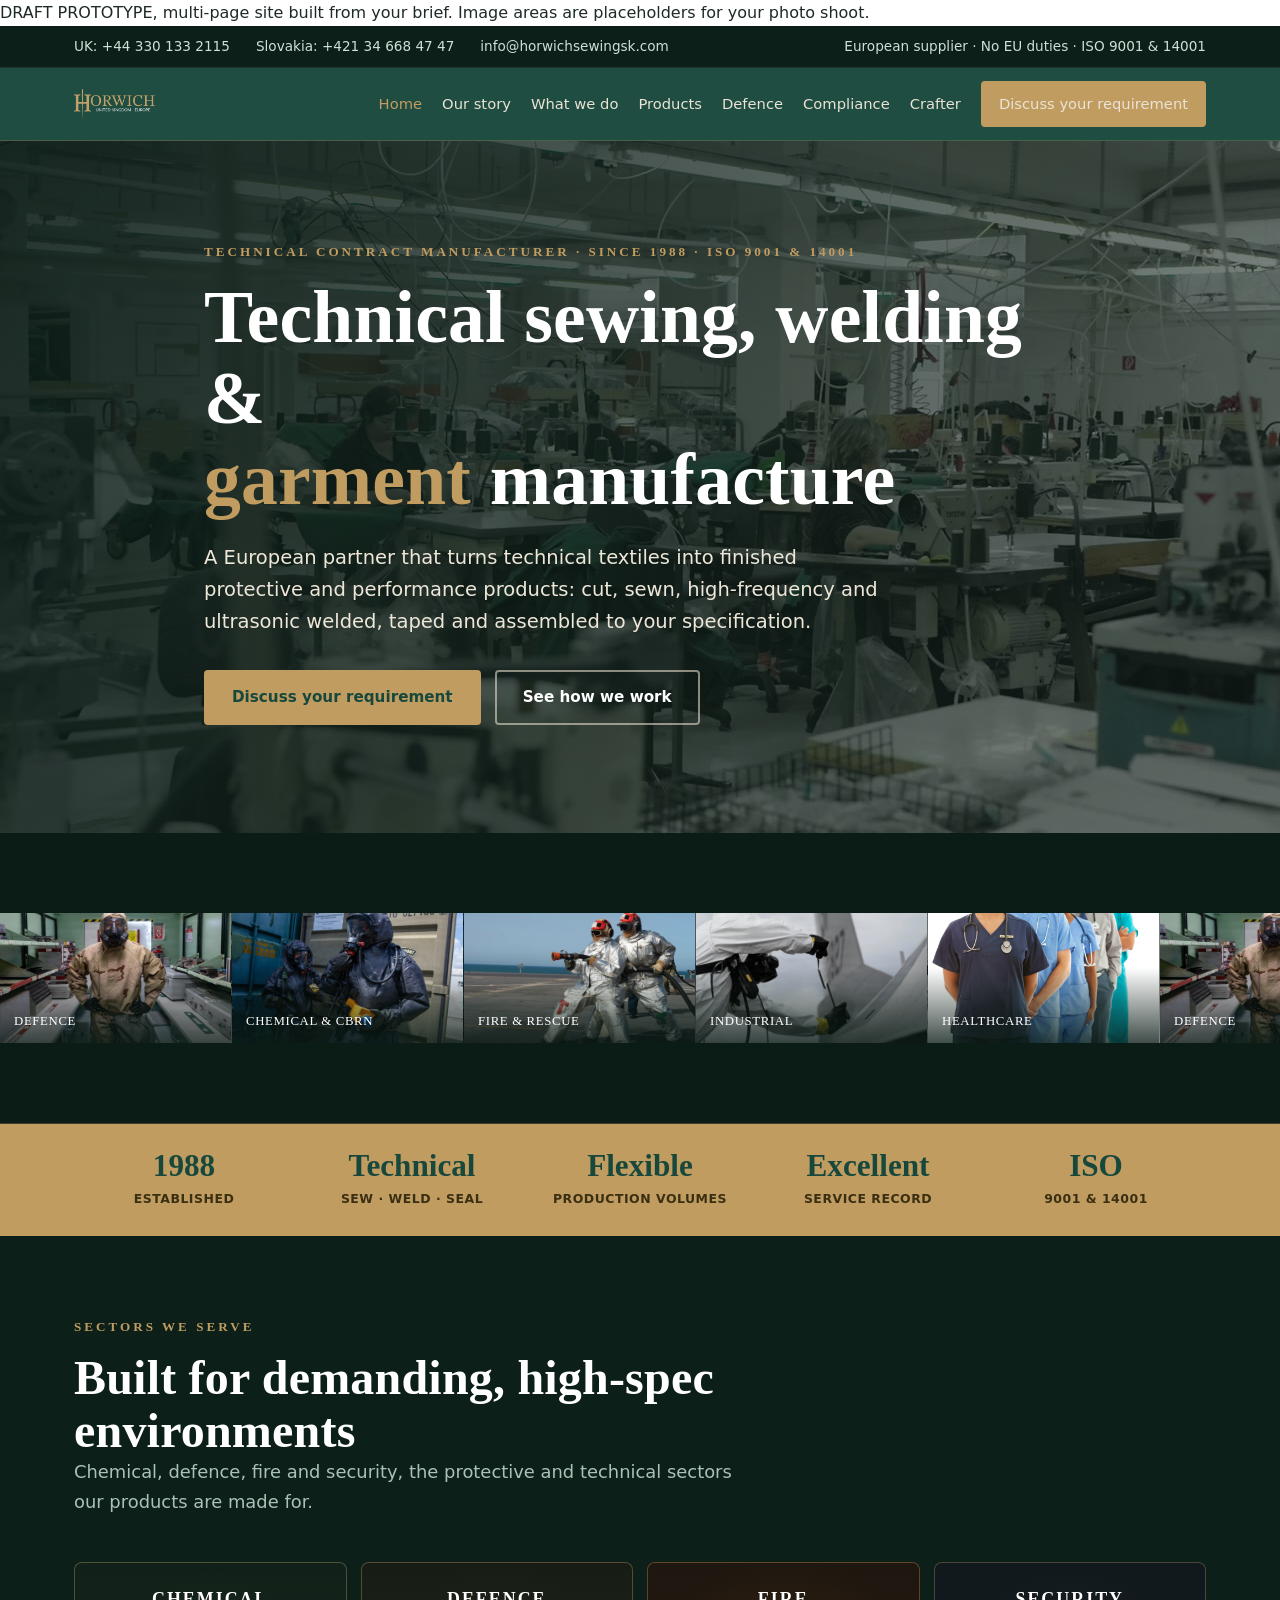
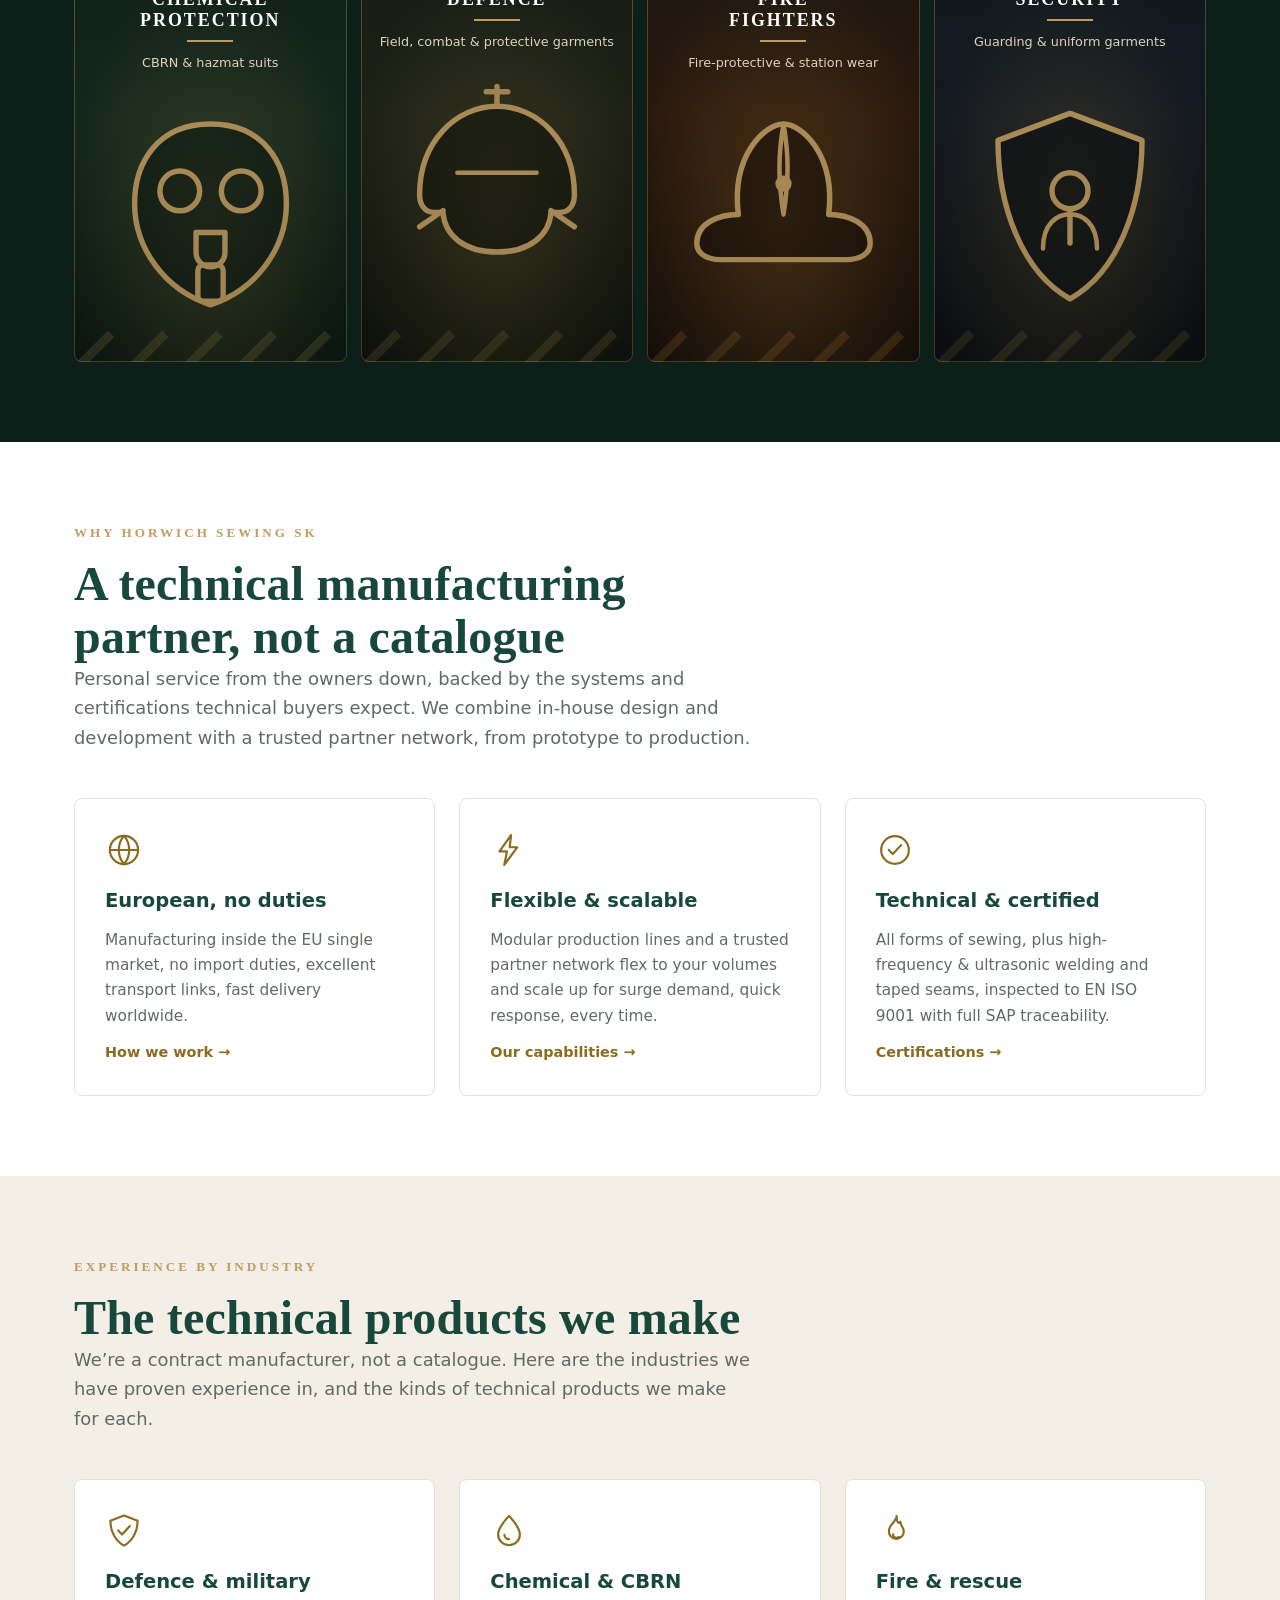
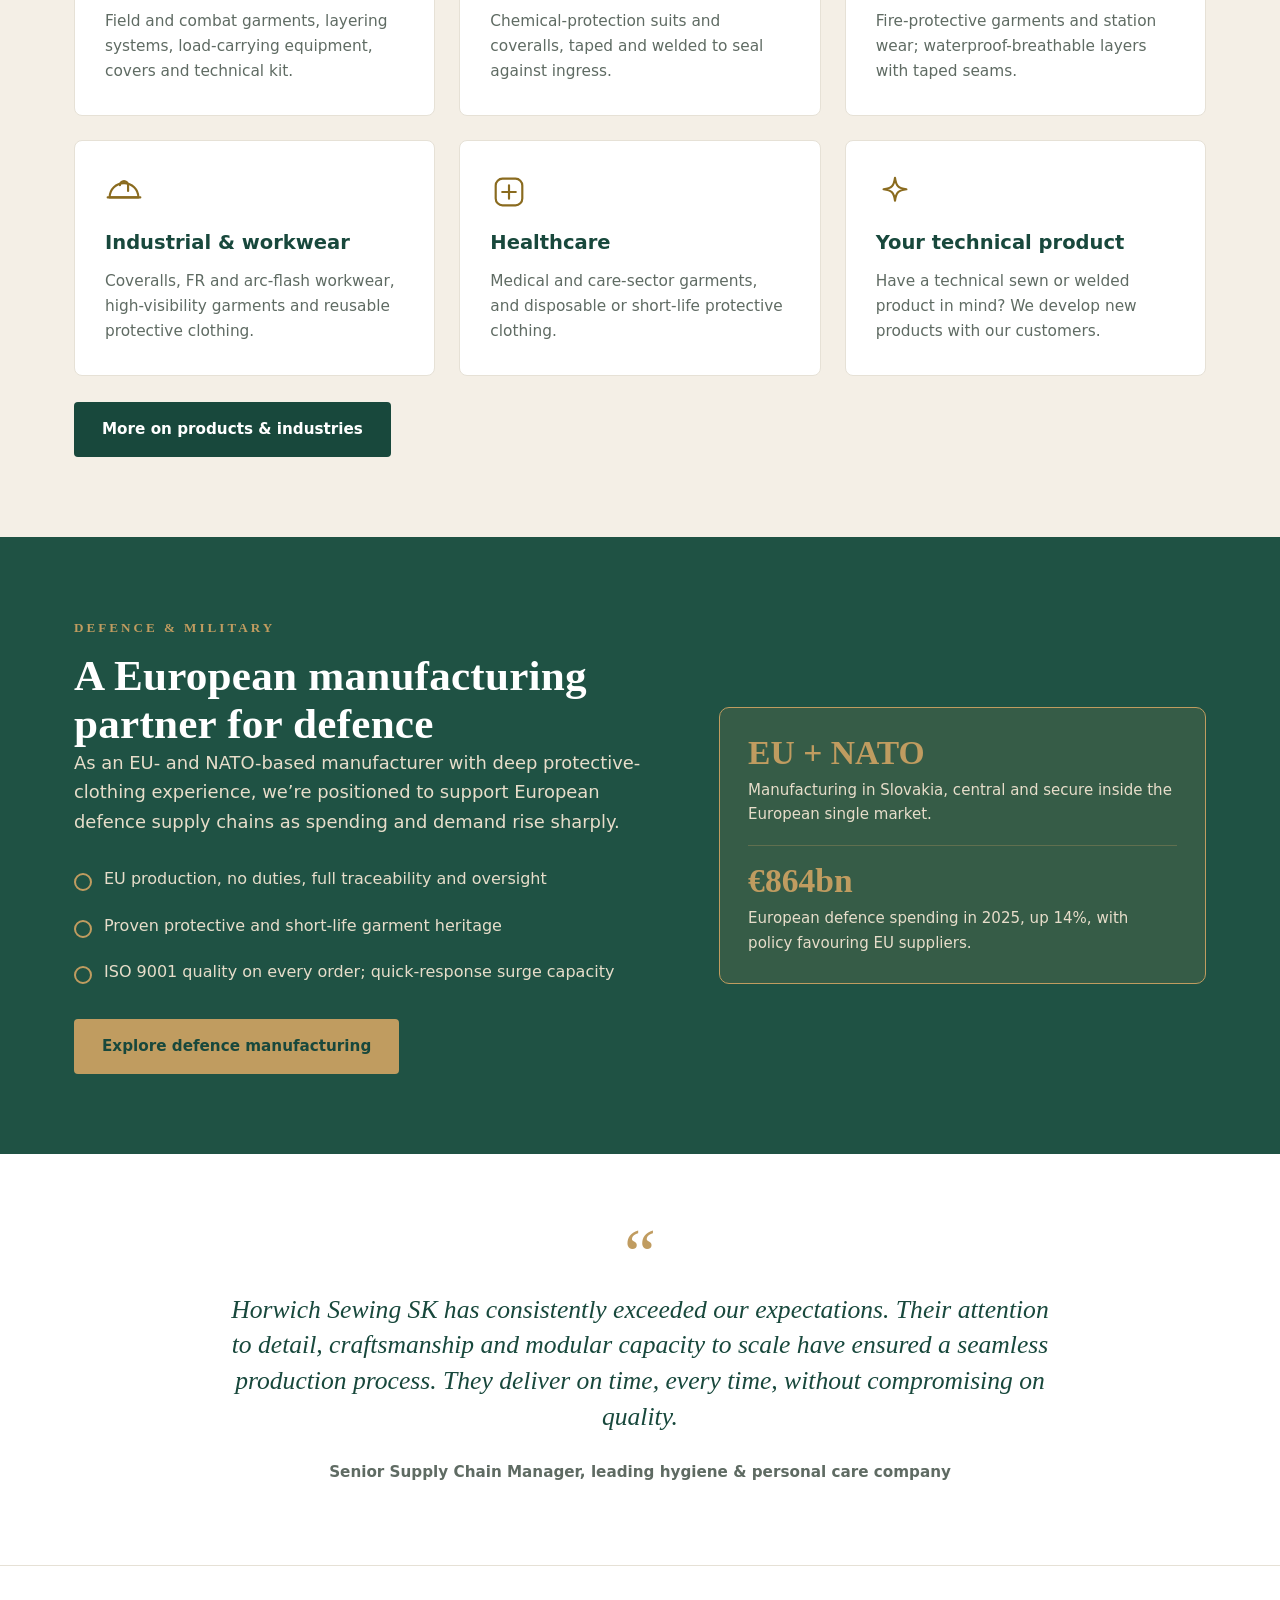
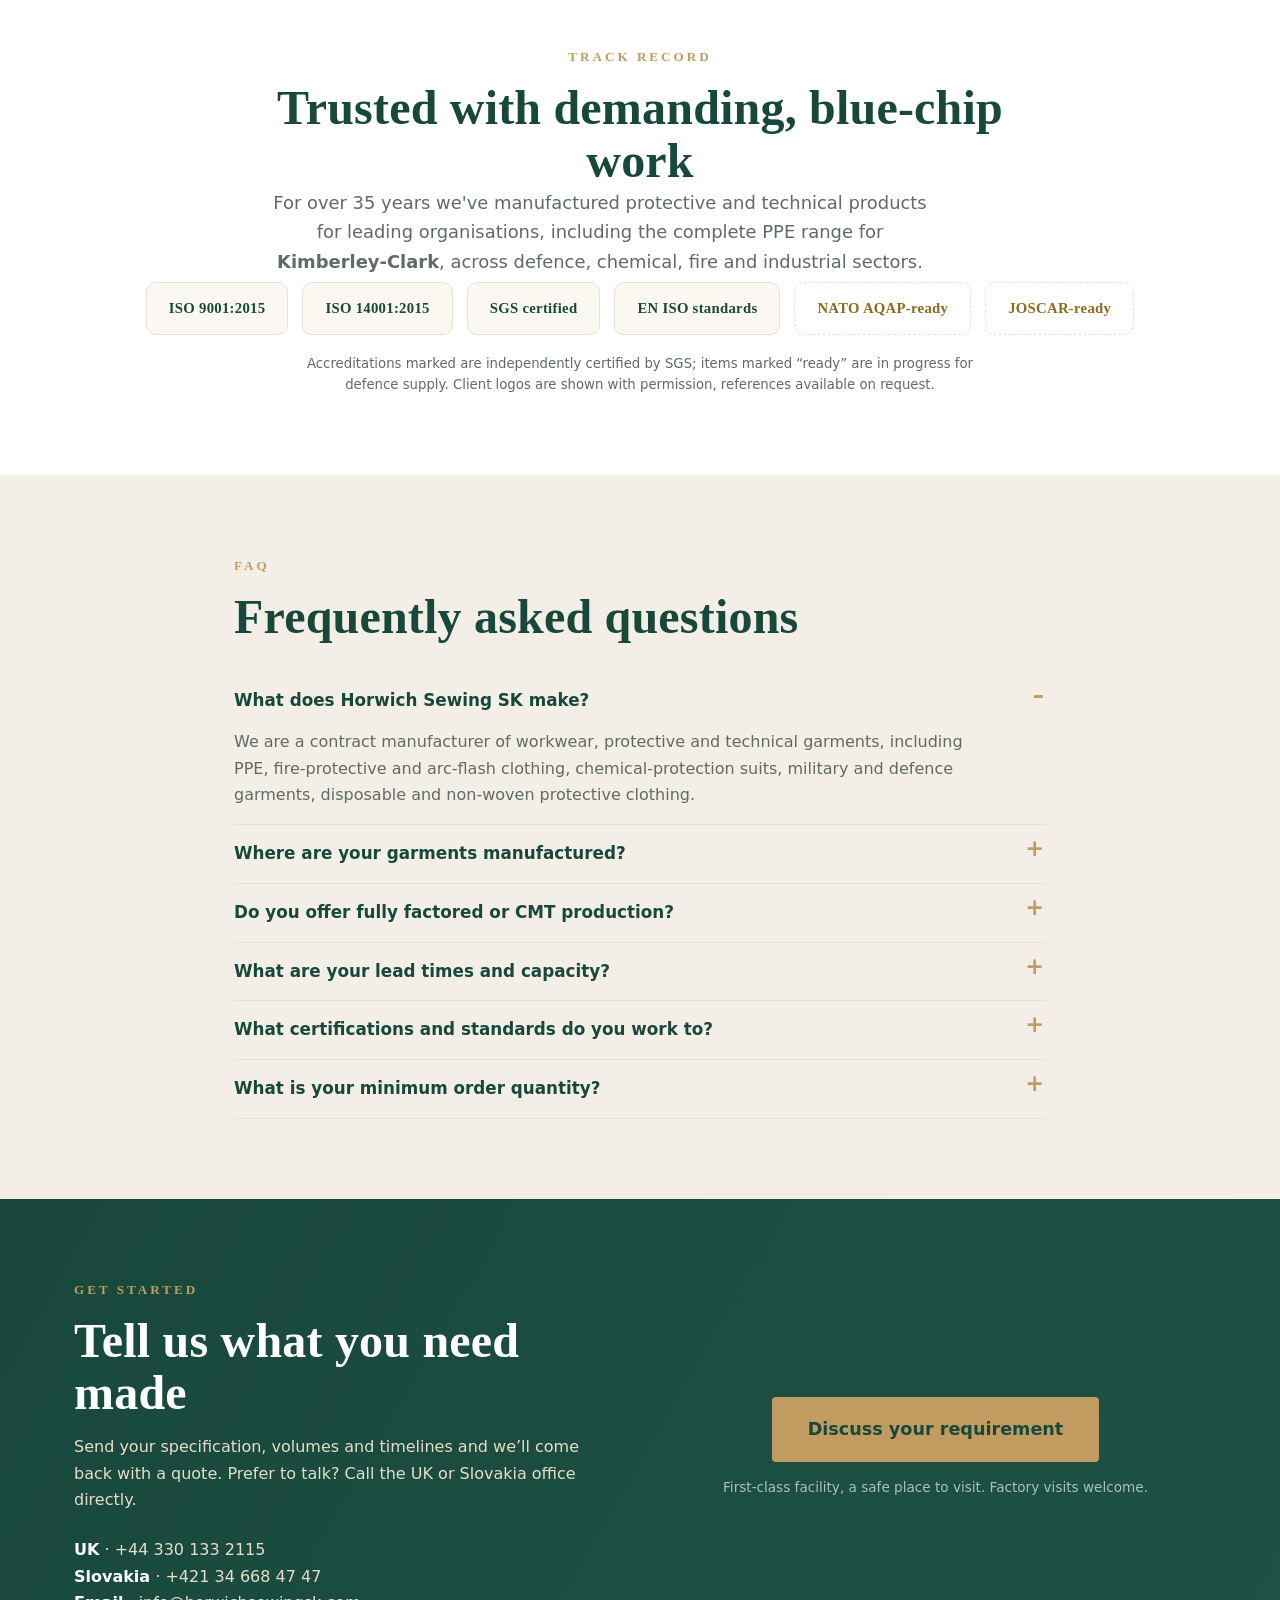
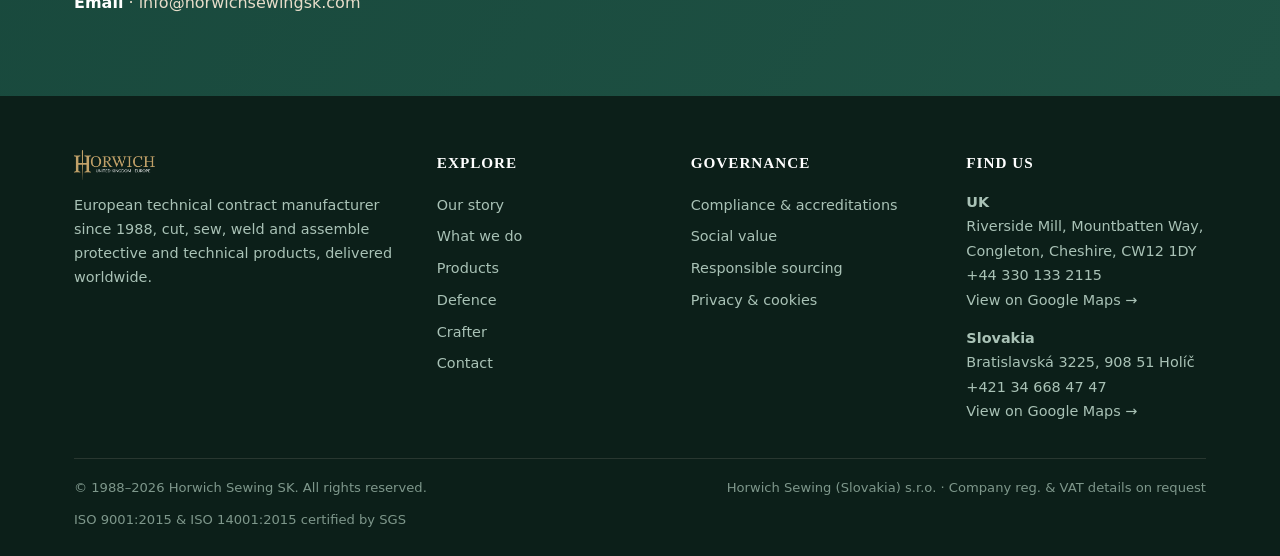
==== index.html @ eb48b6f0 "Fix truncated index/defence/contact/what-we-do (footer cut off by mount sync); add Google Maps links" ====
<!DOCTYPE html>
<html lang="en">
<head>
<meta charset="UTF-8">
<meta name="viewport" content="width=device-width, initial-scale=1.0">
<meta http-equiv="Content-Security-Policy" content="default-src 'self'; script-src 'self' 'unsafe-inline'; style-src 'self' 'unsafe-inline' https://fonts.googleapis.com; font-src 'self' https://fonts.gstatic.com; img-src 'self' data:; media-src 'self'; object-src 'none'; base-uri 'self'; form-action 'self'; upgrade-insecure-requests">
<meta name="referrer" content="strict-origin-when-cross-origin">
<title>Horwich Sewing SK · Technical Sewing &amp; Garment Manufacturer</title>
<meta name="description" content="European technical contract manufacturer since 1988. Protective and technical garments and sewn products: cut, sewn, high-frequency and ultrasonic welded, taped and assembled to specification. ISO 9001 and 14001 certified.">
<link rel="icon" href="assets/favicon.jpg">
<link rel="stylesheet" href="styles.css">
<link rel="canonical" href="https://www.horwichsewingsk.com/">
<meta name="robots" content="index, follow, max-image-preview:large, max-snippet:-1">
<script>(function(){if(!/(^|\.)horwichsewingsk\.com$/i.test(location.hostname)){var m=document.querySelector('meta[name="robots"]');if(m)m.content='noindex, nofollow';}})();</script>
<meta property="og:type" content="website">
<meta property="og:site_name" content="Horwich Sewing SK">
<meta property="og:title" content="Horwich Sewing SK · Technical Sewing &amp; Garment Manufacturer">
<meta property="og:description" content="European technical contract manufacturer since 1988. Protective and technical garments and sewn products: cut, sewn, high-frequency and ultrasonic welded, taped and assembled to specification. ISO 9001 and 14001 certified.">
<meta property="og:url" content="https://www.horwichsewingsk.com/">
<meta property="og:image" content="https://www.horwichsewingsk.com/assets/og-image.png">
<meta property="og:locale" content="en_GB">
<meta name="twitter:card" content="summary_large_image">
<meta name="twitter:title" content="Horwich Sewing SK · Technical Sewing &amp; Garment Manufacturer">
<meta name="twitter:description" content="European technical contract manufacturer since 1988. Protective and technical garments and sewn products: cut, sewn, high-frequency and ultrasonic welded, taped and assembled to specification. ISO 9001 and 14001 certified.">
<meta name="twitter:image" content="https://www.horwichsewingsk.com/assets/og-image.png">
<script type="application/ld+json">{"@context": "https://schema.org", "@type": "Organization", "name": "Horwich Sewing SK", "legalName": "Horwich Sewing (Slovakia) s.r.o.", "url": "https://www.horwichsewingsk.com/", "logo": "https://www.horwichsewingsk.com/assets/horwich-logo.png", "image": "https://www.horwichsewingsk.com/assets/og-image.png", "description": "European technical contract manufacturer since 1988. Protective and technical garments and sewn products: cut, sewn, high-frequency and ultrasonic welded, taped and assembled to specification. ISO 9001 and 14001 certified, delivered worldwide.", "foundingDate": "1988", "email": "info@horwichsewingsk.com", "areaServed": "Worldwide", "sameAs": ["https://craftercollection.com"], "knowsAbout": ["Technical contract manufacturing", "Protective clothing", "PPE", "Fire-protective garments", "Chemical protective clothing", "High-frequency and ultrasonic welding", "Taped seams", "Workwear", "Cut make and trim", "Technical textiles"], "address": [{"@type": "PostalAddress", "streetAddress": "Riverside Mill, Mountbatten Way", "addressLocality": "Congleton", "addressRegion": "Cheshire", "postalCode": "CW12 1DY", "addressCountry": "GB"}, {"@type": "PostalAddress", "streetAddress": "Bratislavská 3225", "addressLocality": "Holíč", "postalCode": "908 51", "addressCountry": "SK"}], "contactPoint": [{"@type": "ContactPoint", "telephone": "+44 330 133 2115", "contactType": "sales", "areaServed": "GB", "email": "info@horwichsewingsk.com"}, {"@type": "ContactPoint", "telephone": "+421 34 668 47 47", "contactType": "sales", "areaServed": "SK"}]}</script>
<script type="application/ld+json">{"@context": "https://schema.org", "@type": "WebSite", "name": "Horwich Sewing SK", "url": "https://www.horwichsewingsk.com/"}</script>
</head>
<body>
<div class="notice">DRAFT PROTOTYPE, multi-page site built from your brief. Image areas are placeholders for your photo shoot.</div>

<div class="topbar"><div class="wrap">
  <a href="tel:+443301332115">UK: +44 330 133 2115</a>
  <a href="tel:+421346684747">Slovakia: +421 34 668 47 47</a>
  <a href="mailto:info@horwichsewingsk.com">info@horwichsewingsk.com</a>
  <span class="sep"></span><span>European supplier · No EU duties · ISO 9001 &amp; 14001</span>
</div></div>

<header><div class="wrap">
  <a href="index.html" class="logo"><img src="assets/horwich-logo.png" alt="Horwich Sewing SK"></a>
  <nav class="main">
    <a href="index.html" class="active">Home</a>
    <a href="about.html">Our story</a>
    <a href="what-we-do.html">What we do</a>
    <a href="products.html">Products</a>
    <a href="defence.html">Defence</a>
    <a href="compliance.html">Compliance</a>
    <a href="crafter.html">Crafter</a>
    <a href="contact.html" class="btn btn-gold" style="padding:9px 16px">Discuss your requirement</a>
  </nav>
  <button class="nav-toggle">&#9776;</button>
</div></header>

<section class="hero">
  <video class="hero-bg" autoplay muted loop playsinline preload="metadata" poster="assets/video/factory-loop-poster.jpg" aria-hidden="true">
    <source src="assets/video/factory-loop.mp4" type="video/mp4">
  </video>
  <div class="wrap">
    <div class="eyebrow">Technical contract manufacturer · since 1988 · ISO 9001 &amp; 14001</div>
    <h1>Technical sewing, welding &amp;<br><span class="accent">garment</span> manufacture</h1>
    <p>A European partner that turns technical textiles into finished protective and performance products: cut, sewn, high-frequency and ultrasonic welded, taped and assembled to your specification.</p>
    <div class="cta-row">
      <a href="contact.html" class="btn btn-gold">Discuss your requirement</a>
      <a href="what-we-do.html" class="btn btn-ghost">See how we work</a>
    </div>
  </div>
</section>

<!-- sector photo ribbon -->
<section class="ribbon" aria-label="Sectors we make for">
  <div class="rib-track"><a class="rib-item" href="products.html" style="background-image:url('assets/sectors/photos/defence-mopp.jpg')"><span>Defence</span></a><a class="rib-item" href="products.html" style="background-image:url('assets/sectors/photos/chem-cbrn.jpg')"><span>Chemical &amp; CBRN</span></a><a class="rib-item" href="products.html" style="background-image:url('assets/sectors/photos/fire.jpg')"><span>Fire &amp; rescue</span></a><a class="rib-item" href="products.html" style="background-image:url('assets/sectors/photos/industrial.jpg')"><span>Industrial</span></a><a class="rib-item" href="products.html" style="background-image:url('assets/sectors/photos/healthcare.jpg')"><span>Healthcare</span></a><a class="rib-item" href="products.html" style="background-image:url('assets/sectors/photos/defence-mopp.jpg')"><span>Defence</span></a><a class="rib-item" href="products.html" style="background-image:url('assets/sectors/photos/chem-cbrn.jpg')"><span>Chemical &amp; CBRN</span></a><a class="rib-item" href="products.html" style="background-image:url('assets/sectors/photos/fire.jpg')"><span>Fire &amp; rescue</span></a><a class="rib-item" href="products.html" style="background-image:url('assets/sectors/photos/industrial.jpg')"><span>Industrial</span></a><a class="rib-item" href="products.html" style="background-image:url('assets/sectors/photos/healthcare.jpg')"><span>Healthcare</span></a></div>
</section>

<div class="stats"><div class="wrap">
  <div class="stat"><div class="num">1988</div><div class="lbl">Established</div></div>
  <div class="stat"><div class="num">Technical</div><div class="lbl">Sew · weld · seal</div></div>
  <div class="stat"><div class="num">Flexible</div><div class="lbl">Production volumes</div></div>
  <div class="stat"><div class="num">Excellent</div><div class="lbl">Service record</div></div>
  <div class="stat"><div class="num">ISO</div><div class="lbl">9001 &amp; 14001</div></div>
</div></div>

<!-- sector banners (as on the factory) -->
<section class="sectors">
  <div class="wrap">
    <div class="head" style="max-width:760px">
      <div class="eyebrow">Sectors we serve</div>
      <h2>Built for demanding, high-spec environments</h2>
      <p class="lead">Chemical, defence, fire and security, the protective and technical sectors our products are made for.</p>
    </div>
    <div class="sectorgrid">
      <div class="sector" style="background-image:url('assets/sectors/chemical.svg')">
        <h3>Chemical<br>Protection</h3><div class="srule"></div>
        <small>CBRN &amp; hazmat suits</small>
      </div>
      <div class="sector" style="background-image:url('assets/sectors/defence.svg')">
        <h3>Defence</h3><div class="srule"></div>
        <small>Field, combat &amp; protective garments</small>
      </div>
      <div class="sector" style="background-image:url('assets/sectors/firefighters.svg')">
        <h3>Fire<br>Fighters</h3><div class="srule"></div>
        <small>Fire-protective &amp; station wear</small>
      </div>
      <div class="sector" style="background-image:url('assets/sectors/security.svg')">
        <h3>Security</h3><div class="srule"></div>
        <small>Guarding &amp; uniform garments</small>
      </div>
    </div>
  </div>
</section>

<!-- intro / why snapshot -->
<section>
  <div class="wrap">
    <div class="head">
      <div class="eyebrow">Why Horwich Sewing SK</div>
      <h2>A technical manufacturing partner, not a catalogue</h2>
      <p class="lead">Personal service from the owners down, backed by the systems and certifications technical buyers expect. We combine in-house design and development with a trusted partner network, from prototype to production.</p>
    </div>
    <div class="grid g3">
      <div class="card"><div class="ico"><svg viewBox="0 0 28 28" fill="none" stroke="currentColor" stroke-width="1.6" stroke-linecap="round" stroke-linejoin="round" aria-hidden="true"><circle cx="14" cy="14" r="10.4"/><path d="M3.6 14 H24.4"/><path d="M14 3.6 a16 16 0 0 1 0 20.8 a16 16 0 0 1 0 -20.8"/></svg></div><h3>European, no duties</h3><p>Manufacturing inside the EU single market, no import duties, excellent transport links, fast delivery worldwide.</p><a class="more" href="what-we-do.html">How we work →</a></div>
      <div class="card"><div class="ico"><svg viewBox="0 0 28 28" fill="none" stroke="currentColor" stroke-width="1.6" stroke-linecap="round" stroke-linejoin="round" aria-hidden="true"><path d="M15.5 3 L7 15 h5.5 l-2 10 l9.5-13 H14.5 Z"/></svg></div><h3>Flexible &amp; scalable</h3><p>Modular production lines and a trusted partner network flex to your volumes and scale up for surge demand, quick response, every time.</p><a class="more" href="what-we-do.html">Our capabilities →</a></div>
      <div class="card"><div class="ico"><svg viewBox="0 0 28 28" fill="none" stroke="currentColor" stroke-width="1.6" stroke-linecap="round" stroke-linejoin="round" aria-hidden="true"><circle cx="14" cy="14" r="10.2"/><path d="M9.4 14 l3 3 l6.1-6.6"/></svg></div><h3>Technical &amp; certified</h3><p>All forms of sewing, plus high-frequency &amp; ultrasonic welding and taped seams, inspected to EN ISO 9001 with full SAP traceability.</p><a class="more" href="certifications.html">Certifications →</a></div>
    </div>
  </div>
</section>

<!-- products preview -->
<section class="soft">
  <div class="wrap">
    <div class="head"><div class="eyebrow">Experience by industry</div><h2>The technical products we make</h2>
      <p class="lead">We’re a contract manufacturer, not a catalogue. Here are the industries we have proven experience in, and the kinds of technical products we make for each.</p></div>
    <div class="grid g3">
      <div class="card"><div class="ico"><svg viewBox="0 0 28 28" fill="none" stroke="currentColor" stroke-width="1.6" stroke-linecap="round" stroke-linejoin="round" aria-hidden="true"><path d="M14 2.6 L24 6.4 C24 15.4 19.4 21.8 14 24.8 C8.6 21.8 4 15.4 4 6.4 Z"/><path d="M9.7 13.6 l2.9 2.9 l5.7-6.2"/></svg></div><h3>Defence &amp; military</h3><p>Field and combat garments, layering systems, load-carrying equipment, covers and technical kit.</p></div>
      <div class="card"><div class="ico"><svg viewBox="0 0 28 28" fill="none" stroke="currentColor" stroke-width="1.6" stroke-linecap="round" stroke-linejoin="round" aria-hidden="true"><path d="M14 3 C14 3 6 11 6 16.5 A8 8 0 0 0 22 16.5 C22 11 14 3 14 3 Z"/><path d="M10.6 16.8 a3.4 3.4 0 0 0 3.4 3.2"/></svg></div><h3>Chemical &amp; CBRN</h3><p>Chemical-protection suits and coveralls, taped and welded to seal against ingress.</p></div>
      <div class="card"><div class="ico"><svg viewBox="0 0 28 28" fill="none" stroke="currentColor" stroke-width="1.6" stroke-linecap="round" stroke-linejoin="round" aria-hidden="true"><path d="M15.2 3 C15.2 7.2 9.5 8.8 9.5 14.2 A5.5 5.5 0 0 0 20.5 14.4 C20.5 11.2 18 10.2 18 7.2 C16.8 8.8 15.2 8 15.2 3 Z"/><path d="M12.6 16.4 a2.6 2.6 0 0 0 4.4 1.9"/></svg></div><h3>Fire &amp; rescue</h3><p>Fire-protective garments and station wear; waterproof-breathable layers with taped seams.</p></div>
      <div class="card"><div class="ico"><svg viewBox="0 0 28 28" fill="none" stroke="currentColor" stroke-width="1.6" stroke-linecap="round" stroke-linejoin="round" aria-hidden="true"><path d="M3.4 18 a10.6 10.6 0 0 1 21.2 0 Z"/><path d="M2 18 h24"/><path d="M11 9 a3 3 0 0 1 6 0 V13.2"/></svg></div><h3>Industrial &amp; workwear</h3><p>Coveralls, FR and arc-flash workwear, high-visibility garments and reusable protective clothing.</p></div>
      <div class="card"><div class="ico"><svg viewBox="0 0 28 28" fill="none" stroke="currentColor" stroke-width="1.6" stroke-linecap="round" stroke-linejoin="round" aria-hidden="true"><rect x="4.2" y="4.2" width="19.6" height="19.6" rx="5"/><path d="M14 9 V19 M9 14 H19"/></svg></div><h3>Healthcare</h3><p>Medical and care-sector garments, and disposable or short-life protective clothing.</p></div>
      <div class="card"><div class="ico"><svg viewBox="0 0 28 28" fill="none" stroke="currentColor" stroke-width="1.6" stroke-linecap="round" stroke-linejoin="round" aria-hidden="true"><path d="M14 3.6 C14.8 9.6 16.4 11.2 22.4 12 C16.4 12.8 14.8 14.4 14 20.4 C13.2 14.4 11.6 12.8 5.6 12 C11.6 11.2 13.2 9.6 14 3.6 Z"/></svg></div><h3>Your technical product</h3><p>Have a technical sewn or welded product in mind? We develop new products with our customers.</p></div>
    </div>
    <div style="margin-top:26px"><a href="products.html" class="btn btn-dark">More on products &amp; industries</a></div>
  </div>
</section>

<!-- defence teaser -->
<section class="defence">
  <div class="wrap">
    <div>
      <div class="eyebrow">Defence &amp; military</div>
      <h2>A European manufacturing partner for defence</h2>
      <p class="lead" style="color:#e7ddca">As an EU- and NATO-based manufacturer with deep protective-clothing experience, we’re positioned to support European defence supply chains as spending and demand rise sharply.</p>
      <ul>
        <li>EU production, no duties, full traceability and oversight</li>
        <li>Proven protective and short-life garment heritage</li>
        <li>ISO 9001 quality on every order; quick-response surge capacity</li>
      </ul>
      <a href="defence.html" class="btn btn-gold" style="margin-top:24px">Explore defence manufacturing</a>
    </div>
    <div class="badge-eu">
      <div class="big">EU + NATO</div>
      <p>Manufacturing in Slovakia, central and secure inside the European single market.</p>
      <hr style="border:0;border-top:1px solid rgba(192,156,96,.3);margin:18px 0">
      <div class="big">€864bn</div>
      <p>European defence spending in 2025, up 14%, with policy favouring EU suppliers.</p>
    </div>
  </div>
</section>

<!-- testimonial -->
<section>
  <div class="wrap"><div class="quote">
    <div class="mark">&ldquo;</div>
    <blockquote>Horwich Sewing SK has consistently exceeded our expectations. Their attention to detail, craftsmanship and modular capacity to scale have ensured a seamless production process. They deliver on time, every time, without compromising on quality.</blockquote>
    <cite>Senior Supply Chain Manager, leading hygiene &amp; personal care company</cite>
  </div></div>
</section>

<!-- trusted by / track record -->
<section class="trusted">
  <div class="wrap">
    <div class="head" style="max-width:760px;margin:0 auto;text-align:center">
      <div class="eyebrow">Track record</div>
      <h2>Trusted with demanding, blue-chip work</h2>
      <p class="lead">For over 35 years we've manufactured protective and technical products for leading organisations, including the complete PPE range for <strong>Kimberley-Clark</strong>, across defence, chemical, fire and industrial sectors.</p>
    </div>
    <div class="logowall">
      <span class="logo-tile">ISO 9001:2015</span>
      <span class="logo-tile">ISO 14001:2015</span>
      <span class="logo-tile">SGS certified</span>
      <span class="logo-tile">EN ISO standards</span>
      <span class="logo-tile road">NATO AQAP-ready</span>
      <span class="logo-tile road">JOSCAR-ready</span>
    </div>
    <p class="trust-note">Accreditations marked are independently certified by SGS; items marked “ready” are in progress for defence supply. Client logos are shown with permission, references available on request.</p>
  </div>
</section>

<!-- FAQ -->
<section class="soft" id="faq">
  <div class="wrap" style="max-width:860px">
    <div class="head" style="margin-bottom:28px"><div class="eyebrow">FAQ</div><h2>Frequently asked questions</h2></div>
    <details class="faq" open><summary>What does Horwich Sewing SK make?</summary><p>We are a contract manufacturer of workwear, protective and technical garments, including PPE, fire-protective and arc-flash clothing, chemical-protection suits, military and defence garments, disposable and non-woven protective clothing.</p></details>
    <details class="faq"><summary>Where are your garments manufactured?</summary><p>At our factory in Holíč, Slovakia, inside the EU and NATO, with satellite capacity in Macedonia and a network of trusted outsourcers. We are UK-headquartered in Congleton, Cheshire, and deliver worldwide with no EU import duties.</p></details>
    <details class="faq"><summary>Do you offer fully factored or CMT production?</summary><p>Both. With fully factored production we source the materials and make the complete garment; with CMT (cut, make and trim) you supply the materials and we cut, make and trim to your specification.</p></details>
    <details class="faq"><summary>What are your lead times and capacity?</summary><p>Typical lead times are around six weeks. We run anything from one-off prototypes and samples to large production runs, with modular manufacturing and a trusted partner network giving us surge capacity for framework and call-off contracts.</p></details>
    <details class="faq"><summary>What certifications and standards do you work to?</summary><p>We are ISO 9001:2015 and ISO 14001:2015 certified by SGS, manufacture to EN ISO and customer or Def Stan specifications, and provide full SAP batch traceability. For defence supply we are progressing Cyber Essentials, JOSCAR, AQAP 2110 and an NCAGE code.</p></details>
    <details class="faq"><summary>What is your minimum order quantity?</summary><p>We're flexible and scale to your programme, tell us your product, volumes and timelines and we'll come back with a quote. Our modular lines and trusted partner network run development samples through to high-volume production.</p></details>
  </div>
</section>
<script type="application/ld+json">{"@context":"https://schema.org","@type":"FAQPage","mainEntity":[{"@type":"Question","name":"What does Horwich Sewing SK make?","acceptedAnswer":{"@type":"Answer","text":"We are a contract manufacturer of workwear, protective and technical garments, including PPE, fire-protective and arc-flash clothing, chemical-protection suits, military and defence garments, disposable and non-woven protective clothing."}},{"@type":"Question","name":"Where are your garments manufactured?","acceptedAnswer":{"@type":"Answer","text":"At our factory in Holic, Slovakia, inside the EU and NATO, with satellite capacity in Macedonia and a network of trusted outsourcers. We are UK-headquartered in Congleton, Cheshire, and deliver worldwide with no EU import duties."}},{"@type":"Question","name":"Do you offer fully factored or CMT production?","acceptedAnswer":{"@type":"Answer","text":"Both. With fully factored production we source the materials and make the complete garment; with CMT (cut, make and trim) you supply the materials and we cut, make and trim to your specification."}},{"@type":"Question","name":"What are your lead times and capacity?","acceptedAnswer":{"@type":"Answer","text":"Typical lead times are around six weeks. We run anything from one-off prototypes and samples to large production runs, with modular manufacturing and a trusted partner network giving us surge capacity for framework and call-off contracts."}},{"@type":"Question","name":"What certifications and standards do you work to?","acceptedAnswer":{"@type":"Answer","text":"We are ISO 9001:2015 and ISO 14001:2015 certified by SGS, manufacture to EN ISO and customer or Def Stan specifications, and provide full SAP batch traceability. For defence supply we are progressing Cyber Essentials, JOSCAR, AQAP 2110 and an NCAGE code."}},{"@type":"Question","name":"What is your minimum order quantity?","acceptedAnswer":{"@type":"Answer","text":"We're flexible and scale to your programme, tell us your product, volumes and timelines and we'll come back with a quote. Our modular lines and trusted partner network run development samples through to high-volume production."}}]}</script>

<!-- CTA -->
<section class="cta">
  <div class="wrap">
    <div>
      <div class="eyebrow">Get started</div>
      <h2>Tell us what you need made</h2>
      <p>Send your specification, volumes and timelines and we’ll come back with a quote. Prefer to talk? Call the UK or Slovakia office directly.</p>
      <p style="margin-top:24px"><strong style="color:#fff">UK</strong> · +44 330 133 2115<br><strong style="color:#fff">Slovakia</strong> · +421 34 668 47 47<br><strong style="color:#fff">Email</strong> · info@horwichsewingsk.com</p>
    </div>
    <div style="text-align:center;align-self:center">
      <a href="contact.html" class="btn btn-gold" style="font-size:1.1rem;padding:16px 34px">Discuss your requirement</a>
      <p style="color:#a9c2b6;font-size:.85rem;margin-top:14px">First-class facility, a safe place to visit. Factory visits welcome.</p>
    </div>
  </div>
</section>

<footer>
  <div class="wrap">
    <div class="cols">
      <div><div class="footlogo"><img src="assets/horwich-logo.png" alt="Horwich Sewing SK"></div>
        <p style="max-width:340px">European technical contract manufacturer since 1988, cut, sew, weld and assemble protective and technical products, delivered worldwide.</p></div>
      <div><h4>Explore</h4><nav>
        <a href="about.html">Our story</a><a href="what-we-do.html">What we do</a>
        <a href="products.html">Products</a><a href="defence.html">Defence</a>
        <a href="crafter.html">Crafter</a><a href="contact.html">Contact</a></nav></div>
      <div><h4>Governance</h4><nav>
        <a href="compliance.html">Compliance &amp; accreditations</a><a href="social-value.html">Social value</a>
        <a href="responsible-sourcing.html">Responsible sourcing</a><a href="privacy.html">Privacy &amp; cookies</a></nav></div>
      <div><h4>Find us</h4>
        <address><strong>UK</strong><br>Riverside Mill, Mountbatten Way,<br>Congleton, Cheshire, CW12 1DY<br><a href="tel:+443301332115">+44 330 133 2115</a><br><a href="https://www.google.com/maps/search/?api=1&amp;query=Riverside+Mill%2C+Mountbatten+Way%2C+Congleton%2C+Cheshire+CW12+1DY" target="_blank" rel="noopener noreferrer">View on Google Maps →</a></address>
        <address style="margin-top:14px"><strong>Slovakia</strong><br>Bratislavská 3225, 908 51 Holíč<br><a href="tel:+421346684747">+421 34 668 47 47</a><br><a href="https://www.google.com/maps/search/?api=1&amp;query=Bratislavsk%C3%A1+3225%2C+908+51+Hol%C3%AD%C4%8D%2C+Slovakia" target="_blank" rel="noopener noreferrer">View on Google Maps →</a></address></div>
    </div>
    <div class="foot-bot"><span>© 1988–2026 Horwich Sewing SK. All rights reserved.</span><span>Horwich Sewing (Slovakia) s.r.o. · Company reg. &amp; VAT details on request</span><span>ISO 9001:2015 &amp; ISO 14001:2015 certified by SGS</span></div>
  </div>
</footer>
<script>document.querySelector('.nav-toggle').addEventListener('click',function(){var n=document.querySelector('nav.main');n.style.display=(n.style.display==='flex')?'none':'flex';n.style.flexDirection='column';n.style.position='absolute';n.style.top='62px';n.style.right='24px';n.style.background='#18483C';n.style.padding='16px 22px';n.style.borderRadius='8px';n.style.gap='14px';});</script>
</body>
</html>
---- styles.css ----
/* Horwich Sewing SK — shared stylesheet (brand: deep green / gold / cream) */
@import url('https://fonts.googleapis.com/css2?family=Cinzel:wght@500;600&family=Cormorant+Garamond:wght@500;600;700&family=Inter:wght@400;500;600&display=swap');

:root{
  --green:#18483C; --green2:#1f5244; --green-dark:#0c1f19; --gold:#C09C60; --gold2:#d8bd8a;
  --ink:#1d2a25; --grey:#5f6b63; --line:#e6e1d6; --bg:#ffffff; --soft:#f4efe6; --cream:#F2E7D6;
  --display:'Cormorant Garamond',Georgia,serif; --stamp:'Cinzel',serif; --body:'Inter',system-ui,sans-serif;
  --maxw:1180px;
}
*{box-sizing:border-box;margin:0;padding:0}
html{scroll-behavior:smooth}
body{font-family:var(--body);color:var(--ink);background:var(--bg);line-height:1.65;-webkit-font-smoothing:antialiased}
h1,h2{font-family:var(--display);font-weight:600;letter-spacing:.2px;line-height:1.1}
h3{font-family:var(--body);font-weight:600}
a{color:inherit;text-decoration:none}
img{max-width:100%;display:block}
.wrap{max-width:var(--maxw);margin:0 auto;padding:0 24px}
.accent{color:var(--gold)}
.center{margin-left:auto;margin-right:auto;text-align:center}
.btn{display:inline-block;font-weight:600;font-size:.95rem;padding:13px 26px;border-radius:4px;transition:.2s;cursor:pointer;border:2px solid transparent;font-family:var(--body)}
.btn-gold{background:var(--gold);color:var(--green)}
.btn-gold:hover{background:var(--gold2)}
.btn-ghost{border-color:rgba(242,231,214,.55);color:#fff}
.btn-ghost:hover{border-color:var(--gold);color:var(--gold)}
.btn-dark{background:var(--green);color:#fff}
.btn-dark:hover{background:var(--green2)}
.eyebrow{font-family:var(--stamp);text-transform:uppercase;letter-spacing:3px;font-weight:600;color:var(--gold);font-size:.82rem;margin-bottom:14px}
section{padding:80px 0}
.lead{font-size:1.12rem;color:var(--grey);max-width:680px}
.soft{background:var(--soft)}

/* top bar + header */
.topbar{background:var(--green-dark);color:#cfe0d6;font-size:.85rem;border-bottom:1px solid rgba(242,231,214,.10)}
.topbar .wrap{display:flex;flex-wrap:wrap;gap:8px 26px;align-items:center;padding-top:9px;padding-bottom:9px}
.topbar a:hover{color:#fff}.topbar .sep{margin-left:auto}
header{position:sticky;top:0;z-index:50;background:rgba(24,72,60,.97);backdrop-filter:blur(6px);border-bottom:1px solid rgba(192,156,96,.25)}
header .wrap{display:flex;align-items:center;justify-content:space-between;padding-top:13px;padding-bottom:13px}
.logo{display:flex;align-items:center}
.logo img{height:30px;width:auto}
nav.main{display:flex;gap:20px;align-items:center}
nav.main a{color:#eae3d5;font-size:.92rem;font-weight:500}
nav.main a:hover,nav.main a.active{color:var(--gold)}
.nav-toggle{display:none;background:none;border:0;color:#fff;font-size:1.6rem;cursor:pointer}

/* hero (home) */
.hero{position:relative;overflow:hidden;color:#fff;background:linear-gradient(120deg,rgba(11,28,22,.92),rgba(11,28,22,.50)),url('assets/photos/factory-hero.jpg') center/cover no-repeat;padding:0}
.hero-bg{position:absolute;inset:0;width:100%;height:100%;object-fit:cover;z-index:0}
.hero::after{content:"";position:absolute;inset:0;z-index:1;background:linear-gradient(120deg,rgba(11,28,22,.90),rgba(11,28,22,.48))}
.hero .wrap{position:relative;z-index:2;padding-top:100px;padding-bottom:108px;max-width:920px}
.hero h1{font-size:clamp(2.7rem,5.8vw,4.6rem);font-weight:600;color:#fff}
.hero p{font-size:1.22rem;color:#eee7d8;margin:22px 0 32px;max-width:680px}
.hero .cta-row{display:flex;gap:14px;flex-wrap:wrap}

/* interior page hero */
.phero{color:#fff;background:linear-gradient(120deg,rgba(11,28,22,.93),rgba(11,28,22,.72)),url('assets/photos/machine-detail.jpg') center/cover no-repeat;padding:64px 0}
.phero h1{font-size:clamp(2.2rem,4.6vw,3.5rem);font-weight:600;color:#fff}
.phero p{color:#e7ddca;max-width:640px;margin-top:14px;font-size:1.08rem}
.crumbs{font-size:.82rem;color:#bfae8c;margin-bottom:14px;font-family:var(--stamp);letter-spacing:1px;text-transform:uppercase}
.crumbs a:hover{color:var(--gold)}

/* stat bar */
.stats{background:var(--gold);color:var(--green)}
.stats .wrap{display:grid;grid-template-columns:repeat(5,1fr);gap:8px;padding-top:26px;padding-bottom:26px;text-align:center}
.stat .num{font-family:var(--stamp);font-size:1.95rem;font-weight:600;line-height:1;color:var(--green)}
.stat .lbl{font-size:.78rem;font-weight:600;text-transform:uppercase;letter-spacing:.5px;margin-top:8px;color:#3a2f12}

/* section heads */
.head{max-width:700px;margin-bottom:46px}
.head h2{font-size:clamp(2.1rem,4vw,3rem);font-weight:600;color:var(--green)}

/* cards */
.grid{display:grid;gap:24px}
.g3{grid-template-columns:repeat(3,1fr)}
.g2{grid-template-columns:repeat(2,1fr)}
.card{background:#fff;border:1px solid var(--line);border-radius:8px;padding:30px;transition:.2s}
.card:hover{box-shadow:0 14px 34px rgba(24,72,60,.12);transform:translateY(-3px)}
.card h3{font-size:1.22rem;color:var(--green);margin-bottom:10px;font-weight:600}
.card p{color:var(--grey);font-size:.96rem}
.card a.more{display:inline-block;margin-top:12px;color:#8a6b1f;font-weight:600;font-size:.9rem;font-family:var(--body)}
.ico{width:42px;height:42px;display:flex;align-items:center;justify-content:flex-start;margin-bottom:14px;color:#8a6b1f}
.ico svg{width:38px;height:38px;display:block}

/* image placeholder */
.imgph{background:linear-gradient(135deg,#21513f,#0f2a22);border-radius:10px;min-height:300px;display:flex;align-items:center;justify-content:center;color:#bcae8f;font-size:.85rem;text-align:center;padding:20px;border:1px dashed rgba(192,156,96,.45)}

/* split */
.split{display:grid;grid-template-columns:1fr 1fr;gap:56px;align-items:center}
.split p{margin-bottom:16px;color:var(--grey)}

/* owners */
.owners{display:grid;grid-template-columns:1fr 1fr;gap:20px;margin-top:18px}
.owner{background:#fff;border:1px solid var(--line);border-radius:8px;padding:18px;text-align:center}
.owner .av{width:74px;height:74px;border-radius:50%;background:linear-gradient(135deg,#21513f,#0f2a22);margin:0 auto 12px;display:flex;align-items:center;justify-content:center;color:var(--gold);font-family:var(--stamp);font-weight:600;font-size:1.4rem}
.owner h4{color:var(--green);font-size:1.05rem;margin-bottom:2px}.owner span{color:var(--grey);font-size:.85rem}

/* values / timeline */
.timeline{border-left:2px solid var(--gold);margin-left:8px}
.tl{position:relative;padding:0 0 26px 28px}
.tl:before{content:"";position:absolute;left:-8px;top:4px;width:14px;height:14px;border-radius:50%;background:var(--gold)}
.tl h4{color:var(--green);font-size:1.15rem;font-family:var(--display);font-weight:600;letter-spacing:.3px}
.tl p{color:var(--grey);font-size:.95rem}

/* process steps */
.steps{counter-reset:s;display:grid;grid-template-columns:repeat(4,1fr);gap:18px}
.step{position:relative;background:#fff;border:1px solid var(--line);border-radius:8px;padding:26px 22px 22px}
.step:before{counter-increment:s;content:"0" counter(s);font-family:var(--stamp);font-weight:600;font-size:1.5rem;color:var(--gold);display:block;margin-bottom:8px}
.step h3{font-size:1.05rem;color:var(--green);margin-bottom:6px;font-weight:600}.step p{font-size:.9rem;color:var(--grey)}

/* capability list */
.caps{display:grid;grid-template-columns:repeat(2,1fr);gap:12px 30px;margin-top:8px}
.caps li{list-style:none;padding:10px 0 10px 30px;position:relative;color:var(--ink);border-bottom:1px solid var(--line)}
.caps li:before{content:"\2713";position:absolute;left:0;top:9px;color:var(--gold);font-weight:700}

/* industries */
.ind-grid{display:grid;grid-template-columns:repeat(4,1fr);gap:14px}
.ind{background:var(--green);color:#fff;border-radius:8px;padding:22px 20px;font-weight:600;position:relative;overflow:hidden}
.ind small{display:block;color:#a9c2b6;font-weight:400;font-size:.84rem;margin-top:6px}
.ind.feat{background:linear-gradient(135deg,#23604e,#0f2a22);border:1px solid var(--gold)}
.ind.feat .tag{position:absolute;top:12px;right:12px;background:var(--gold);color:var(--green);font-size:.62rem;font-weight:700;padding:3px 8px;border-radius:3px;letter-spacing:.5px;font-family:var(--body)}

/* defence band */
.defence{background:var(--green2);color:#fff}
.defence .wrap{display:grid;grid-template-columns:1.1fr .9fr;gap:50px;align-items:center}
.defence h2{color:#fff;font-size:clamp(2rem,3.5vw,2.7rem);font-weight:600}
.defence ul{list-style:none;margin-top:20px}
.defence li{padding:10px 0 10px 30px;position:relative;color:#e7ddca}
.defence li:before{content:"";position:absolute;left:0;top:17px;width:14px;height:14px;border:2px solid var(--gold);border-radius:50%}
.badge-eu{background:rgba(192,156,96,.14);border:1px solid var(--gold);border-radius:10px;padding:28px}
.badge-eu .big{font-family:var(--stamp);font-size:2.1rem;color:var(--gold);font-weight:600;line-height:1}
.badge-eu p{color:#e7ddca;margin-top:8px;font-size:.94rem}

/* quote */
.quote{max-width:840px;margin:0 auto;text-align:center}
.quote .mark{font-family:var(--display);font-size:4.5rem;color:var(--gold);line-height:.6}
.quote blockquote{font-family:var(--display);font-size:1.6rem;color:var(--green);font-weight:500;margin:14px 0 24px;font-style:italic;line-height:1.4}
.quote cite{font-style:normal;color:var(--grey);font-weight:600;font-family:var(--body);font-size:.95rem}

/* certs */
.certs-grid{display:grid;grid-template-columns:1fr 1fr;gap:24px}
.certbox{background:#fff;border:1px solid var(--line);border-radius:10px;padding:30px;display:flex;gap:22px}
.certbox .c-ico{flex:0 0 70px;height:70px;border-radius:50%;background:var(--green);color:var(--gold);display:flex;align-items:center;justify-content:center;font-family:var(--stamp);font-weight:600;font-size:.85rem;text-align:center;line-height:1.05}
.certbox h3{color:var(--green);font-size:1.2rem;margin-bottom:6px}
.certbox p{color:var(--grey);font-size:.92rem;margin-bottom:8px}
.certbox .meta{font-size:.8rem;color:#8a6b1f;font-weight:600}

/* sustainability */
.sustain{background:linear-gradient(120deg,#14352a,#0c1f19);color:#fff}
.sustain .wrap{display:grid;grid-template-columns:.7fr 1.3fr;gap:46px;align-items:center}
.sustain h2{color:#fff}.sustain p{color:#d8e2d8}.leaf{font-size:3rem;text-align:center}

/* crafter */
.crafter{background:var(--green);color:#fff;text-align:center}
.crafter h2{color:#fff}.crafter p{color:#e7ddca;max-width:640px;margin:14px auto 24px}

/* CTA / contact */
.cta{background:linear-gradient(120deg,var(--green),var(--green2));color:#fff}
.cta .wrap{display:grid;grid-template-columns:1fr 1fr;gap:50px;align-items:start}
.cta h2{color:#fff;font-size:clamp(2.1rem,4vw,3rem);font-weight:600}
.cta p{color:#e7ddca;margin-top:14px}
.form{background:#fff;border-radius:10px;padding:30px}
.form label{display:block;font-size:.85rem;font-weight:600;color:var(--green);margin:0 0 6px}
.form input,.form select,.form textarea{width:100%;padding:11px 13px;border:1px solid var(--line);border-radius:6px;margin-bottom:16px;font-family:inherit;font-size:.95rem;color:var(--ink)}
.form .row{display:grid;grid-template-columns:1fr 1fr;gap:14px}

/* footer */
footer{background:var(--green-dark);color:#a9c2b6;font-size:.9rem;padding:54px 0 26px}
footer .cols{display:grid;grid-template-columns:1.5fr 1fr 1.1fr 1.1fr;gap:36px;margin-bottom:34px}
.status{display:inline-block;font-size:.7rem;font-weight:700;letter-spacing:.4px;padding:3px 9px;border-radius:3px;text-transform:uppercase;font-family:var(--body)}
.status.held{background:#e7f0e6;color:#1f5a36;border:1px solid #b7d6b9}
.status.prog{background:#f6ecd4;color:#7a5e22;border:1px solid #e0cf9a}
.policy-note{background:#f6ecd4;border:1px solid #e0cf9a;border-radius:8px;padding:14px 18px;color:#6b5a2a;font-size:.9rem;margin-bottom:30px}
.faq{border-bottom:1px solid var(--line)}
.faq summary{cursor:pointer;font-weight:600;color:var(--green);font-size:1.05rem;padding:15px 30px 15px 0;list-style:none;position:relative}
.faq summary::-webkit-details-marker{display:none}
.faq summary:after{content:"+";position:absolute;right:2px;top:12px;color:var(--gold);font-size:1.4rem;line-height:1}
.faq[open] summary:after{content:"\2013"}
.faq p{color:var(--grey);padding:0 0 16px;margin:0;max-width:760px}

/* sector banners (mirrors factory window signage) */
.sectors{background:var(--green-dark);color:#fff}
.sectors .head h2{color:#fff}.sectors .lead{color:#a9c2b6}
.sectorgrid{display:grid;grid-template-columns:repeat(4,1fr);gap:14px}
.sector{position:relative;min-height:400px;border-radius:8px;overflow:hidden;display:flex;flex-direction:column;padding:26px 18px 22px;text-align:center;border:1px solid rgba(192,156,96,.3);background-color:#12281f;background-size:cover;background-position:center;transition:.3s}
.sector:before{content:"";position:absolute;inset:0;background:linear-gradient(180deg,rgba(8,18,14,.55) 0%,rgba(8,18,14,.12) 38%,rgba(8,18,14,.20) 100%)}
.sector>*{position:relative;z-index:1}
.sector:hover{transform:translateY(-4px);box-shadow:0 16px 40px rgba(0,0,0,.35)}
.sector h3{font-family:var(--stamp);text-transform:uppercase;letter-spacing:2px;color:#fff;font-size:1.12rem;font-weight:600;line-height:1.15}
.sector .srule{height:2px;width:46px;background:var(--gold);margin:9px auto 0}
.sector small{display:block;color:#dcd2bb;font-size:.8rem;margin-top:10px;font-family:var(--body)}
.sector .tagph{margin-top:auto;color:#bcae8f;font-size:.72rem;border:1px dashed rgba(192,156,96,.45);border-radius:4px;padding:5px 8px}
@media(max-width:900px){ .sectorgrid{grid-template-columns:repeat(2,1fr)} }
@media(max-width:560px){ .sectorgrid{grid-template-columns:1fr} }
footer h4{font-family:var(--stamp);color:#fff;text-transform:uppercase;letter-spacing:1px;margin-bottom:14px;font-size:.95rem;font-weight:600}
footer a:hover{color:var(--gold)}footer address{font-style:normal;line-height:1.7}
footer nav a{display:block;padding:4px 0}
.footlogo img{height:30px;width:auto;margin-bottom:14px}
.foot-bot{border-top:1px solid rgba(242,231,214,.12);padding-top:18px;display:flex;justify-content:space-between;flex-wrap:wrap;gap:10px;font-size:.82rem;color:#7e978b}

@media(max-width:900px){
  .stats .wrap{grid-template-columns:repeat(2,1fr);gap:22px 8px}
  .g3,.g2,.ind-grid,.steps,.caps,.defence .wrap,.cta .wrap,footer .cols,.split,.sustain .wrap,.certs-grid,.owners{grid-template-columns:1fr}
  nav.main{display:none}
  .nav-toggle{display:block}
}

.shot{width:100%;height:100%;min-height:320px;object-fit:cover;border-radius:14px;display:block;box-shadow:0 18px 40px rgba(11,28,22,.18)}

.certactions{margin-top:10px}
.certactions a{display:inline-block;margin-right:16px;color:#8a6b1f;font-weight:600;font-size:.9rem;text-decoration:none}
.certactions a:hover{text-decoration:underline}
.c-ico[role=button]{cursor:pointer;transition:transform .15s}
.c-ico[role=button]:hover{transform:translateY(-2px)}
.certthumbs{display:flex;gap:18px;flex-wrap:wrap}
.certthumbs a{display:block;text-align:center;text-decoration:none;color:var(--grey);font-size:.82rem;font-weight:600}
.certthumbs img{width:150px;height:212px;object-fit:cover;border:1px solid var(--line);border-radius:8px;box-shadow:0 12px 26px rgba(11,28,22,.14);display:block;margin-bottom:9px;transition:transform .15s}
.certthumbs a:hover img{transform:translateY(-4px)}
.lb{position:fixed;inset:0;background:rgba(11,28,22,.88);display:none;align-items:center;justify-content:center;z-index:9999;padding:28px}
.lb.open{display:flex}
.lb img{max-width:min(820px,92vw);max-height:90vh;border-radius:8px;box-shadow:0 30px 80px rgba(0,0,0,.55)}
.lb .x{position:absolute;top:16px;right:28px;color:#fff;font-size:40px;line-height:1;cursor:pointer;font-family:Arial,sans-serif}

.trusted{background:#fff;border-top:1px solid var(--line)}
.logowall{display:flex;flex-wrap:wrap;gap:14px;justify-content:center;margin-top:6px}
.logo-tile{display:inline-flex;align-items:center;padding:13px 22px;border:1px solid var(--line);border-radius:10px;font-family:var(--stamp);font-weight:600;font-size:.92rem;letter-spacing:.02em;color:var(--green);background:#fbf8f1}
.logo-tile.road{color:#8a6b1f;background:#fff;border-style:dashed}
.trust-note{text-align:center;color:var(--grey);font-size:.83rem;line-height:1.6;margin:18px auto 0;max-width:720px}

.cardimg{width:100%;height:172px;object-fit:cover;border-radius:10px;display:block;margin-bottom:15px}
.cardimg.panel{display:flex;align-items:center;justify-content:center;background:linear-gradient(150deg,#1d3326,#0e1f17);color:#C09C60}
.cardimg.panel svg{width:60px;height:60px}

.ribbon{overflow:hidden;background:#0b1c16;border-bottom:1px solid rgba(192,156,96,.28)}
.rib-track{display:flex;width:max-content;animation:ribscroll 36s linear infinite}
.ribbon:hover .rib-track{animation-play-state:paused}
.rib-item{position:relative;flex:0 0 auto;width:232px;height:130px;background-size:cover;background-position:center;text-decoration:none;border-right:1px solid rgba(11,28,22,.55)}
.rib-item::after{content:"";position:absolute;inset:0;background:linear-gradient(to top,rgba(11,28,22,.78),rgba(11,28,22,0) 58%)}
.rib-item span{position:absolute;left:14px;bottom:11px;z-index:2;color:#fff;font-family:var(--stamp);font-size:.8rem;letter-spacing:.05em;text-transform:uppercase}
@keyframes ribscroll{to{transform:translateX(-50%)}}
@media (prefers-reduced-motion:reduce){.rib-track{animation:none}}
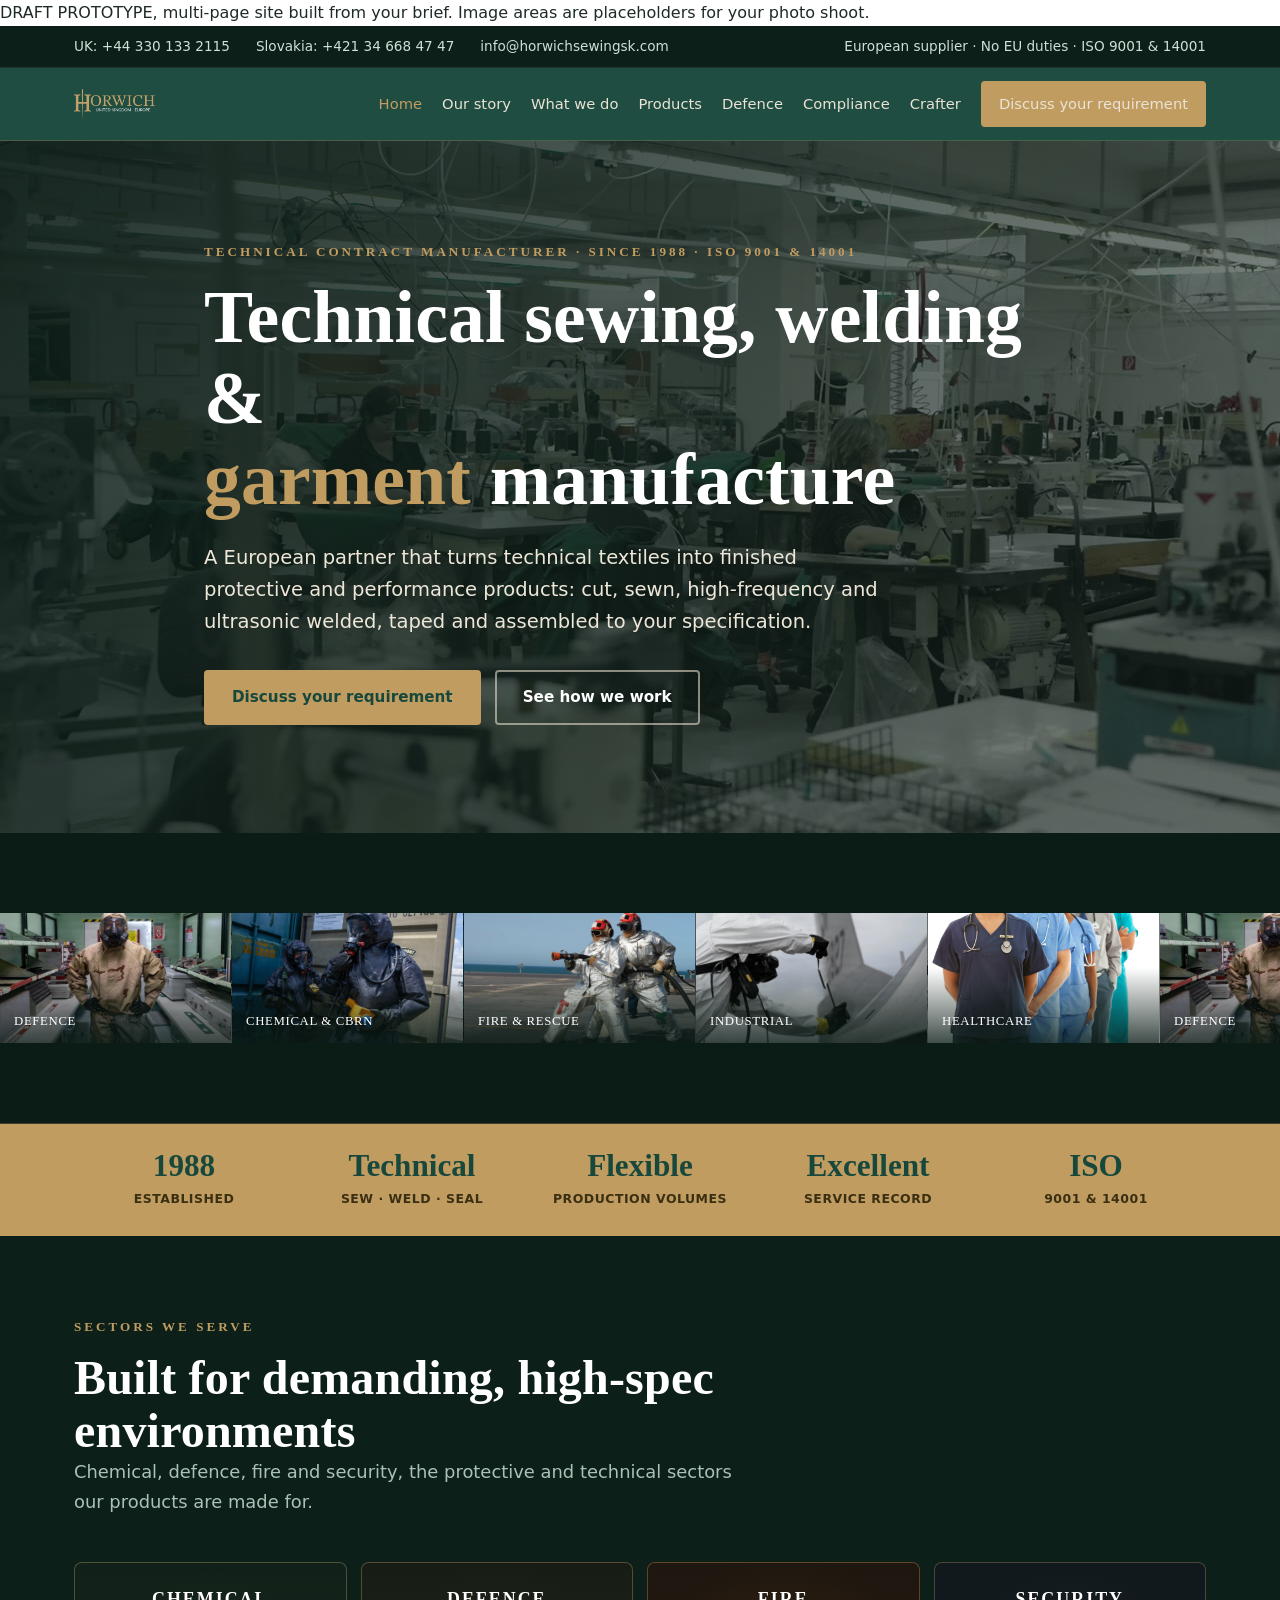
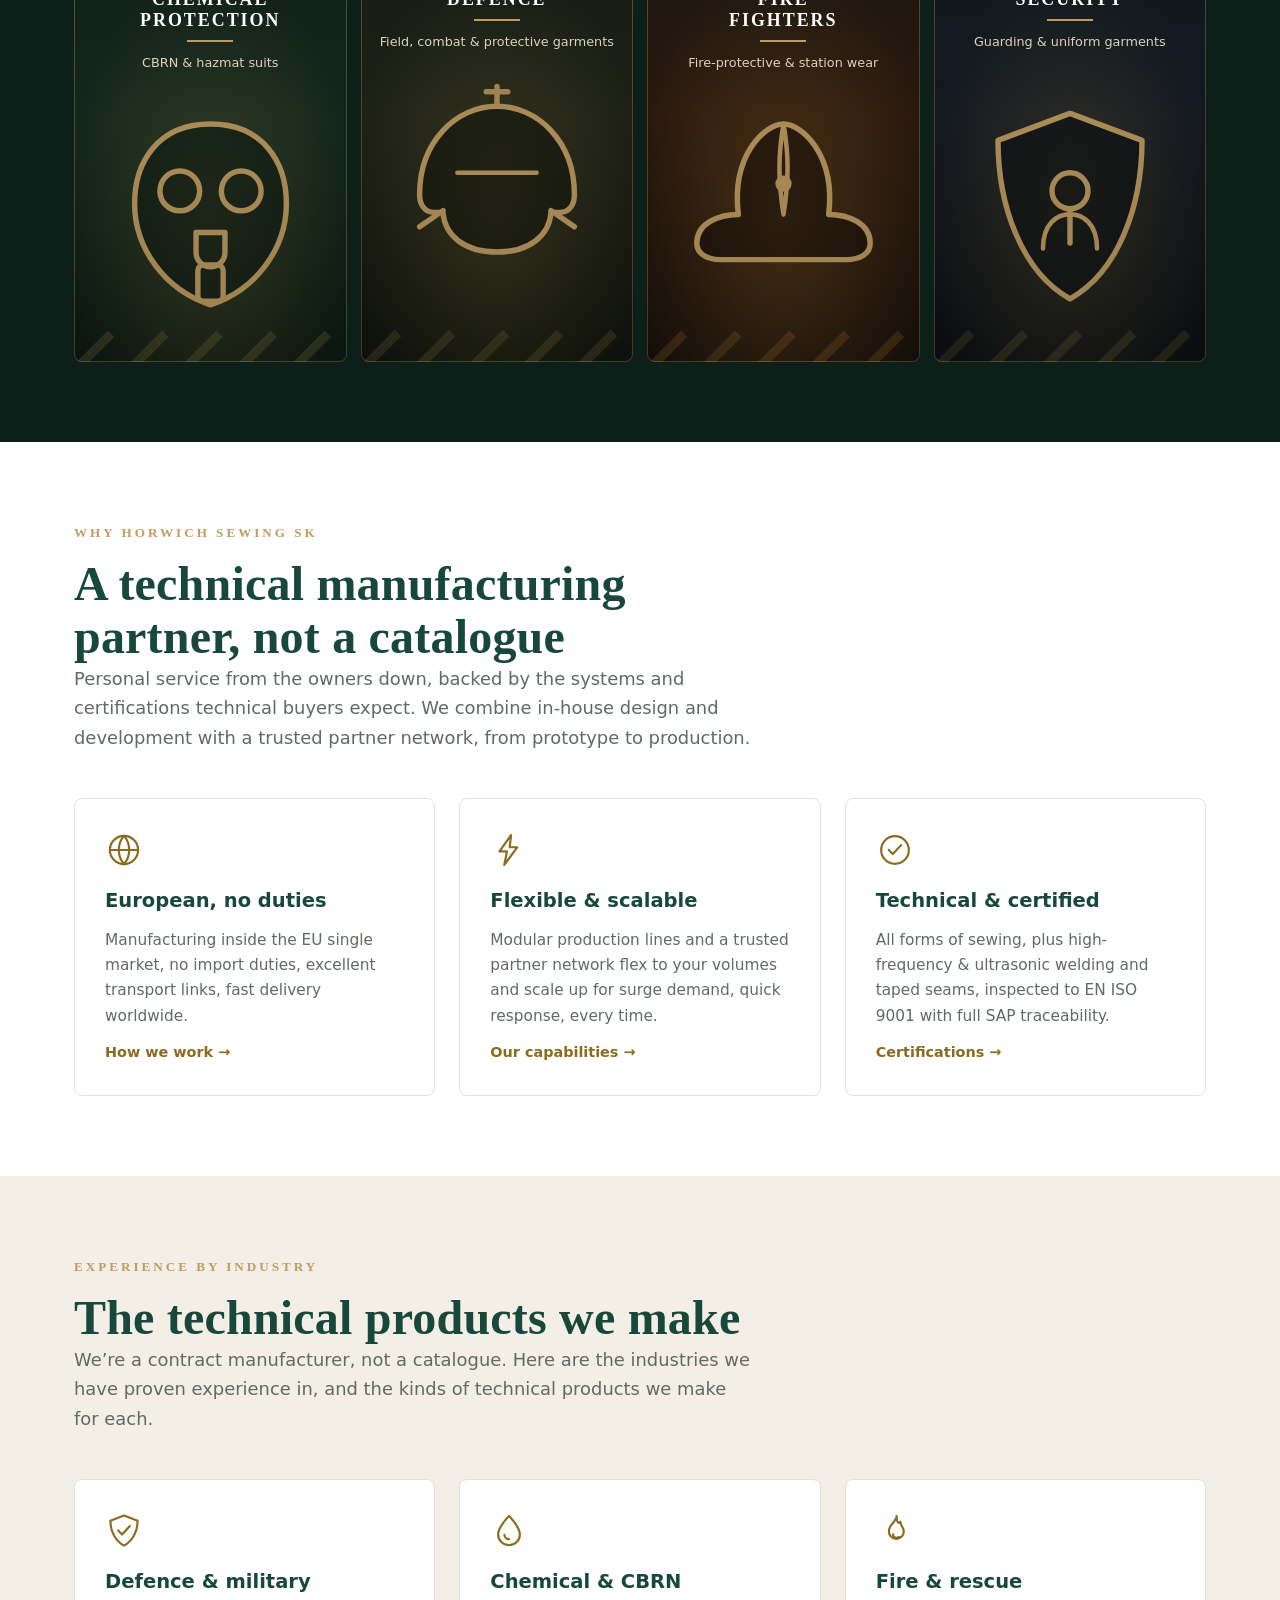
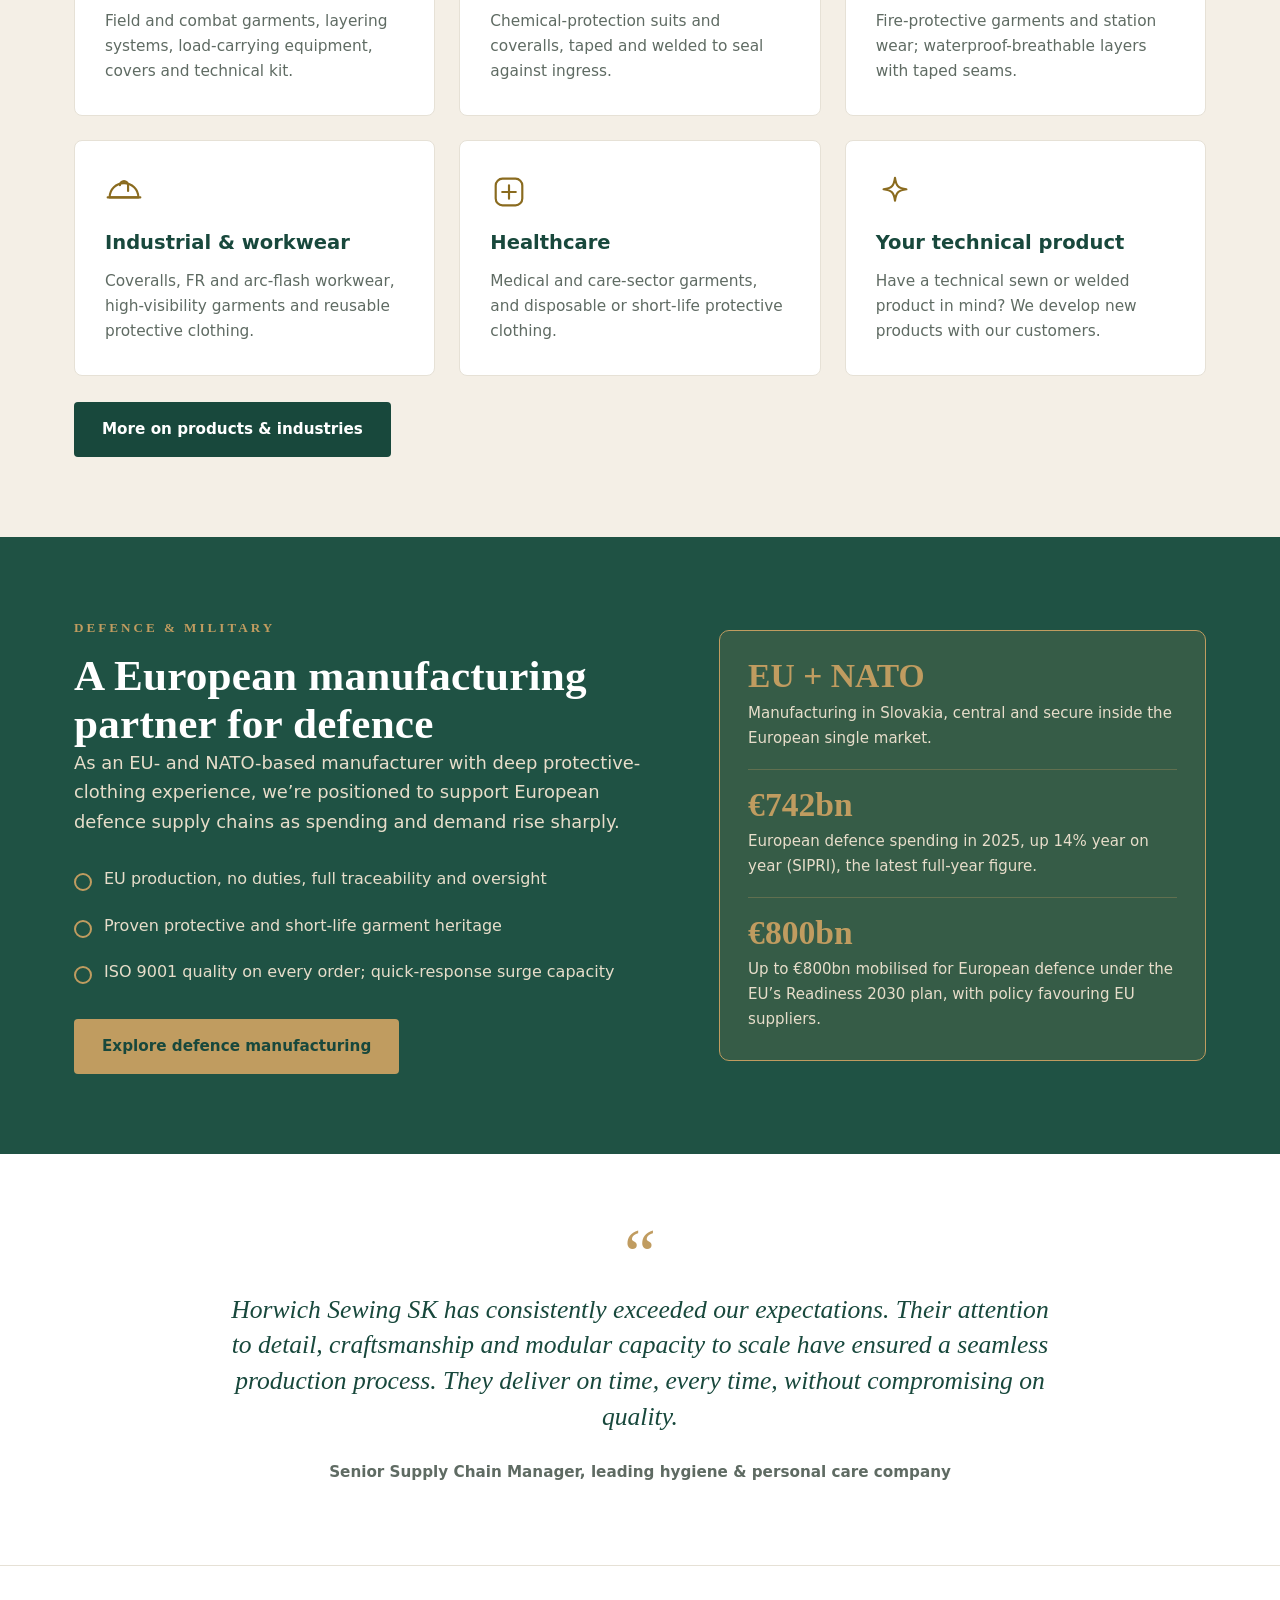
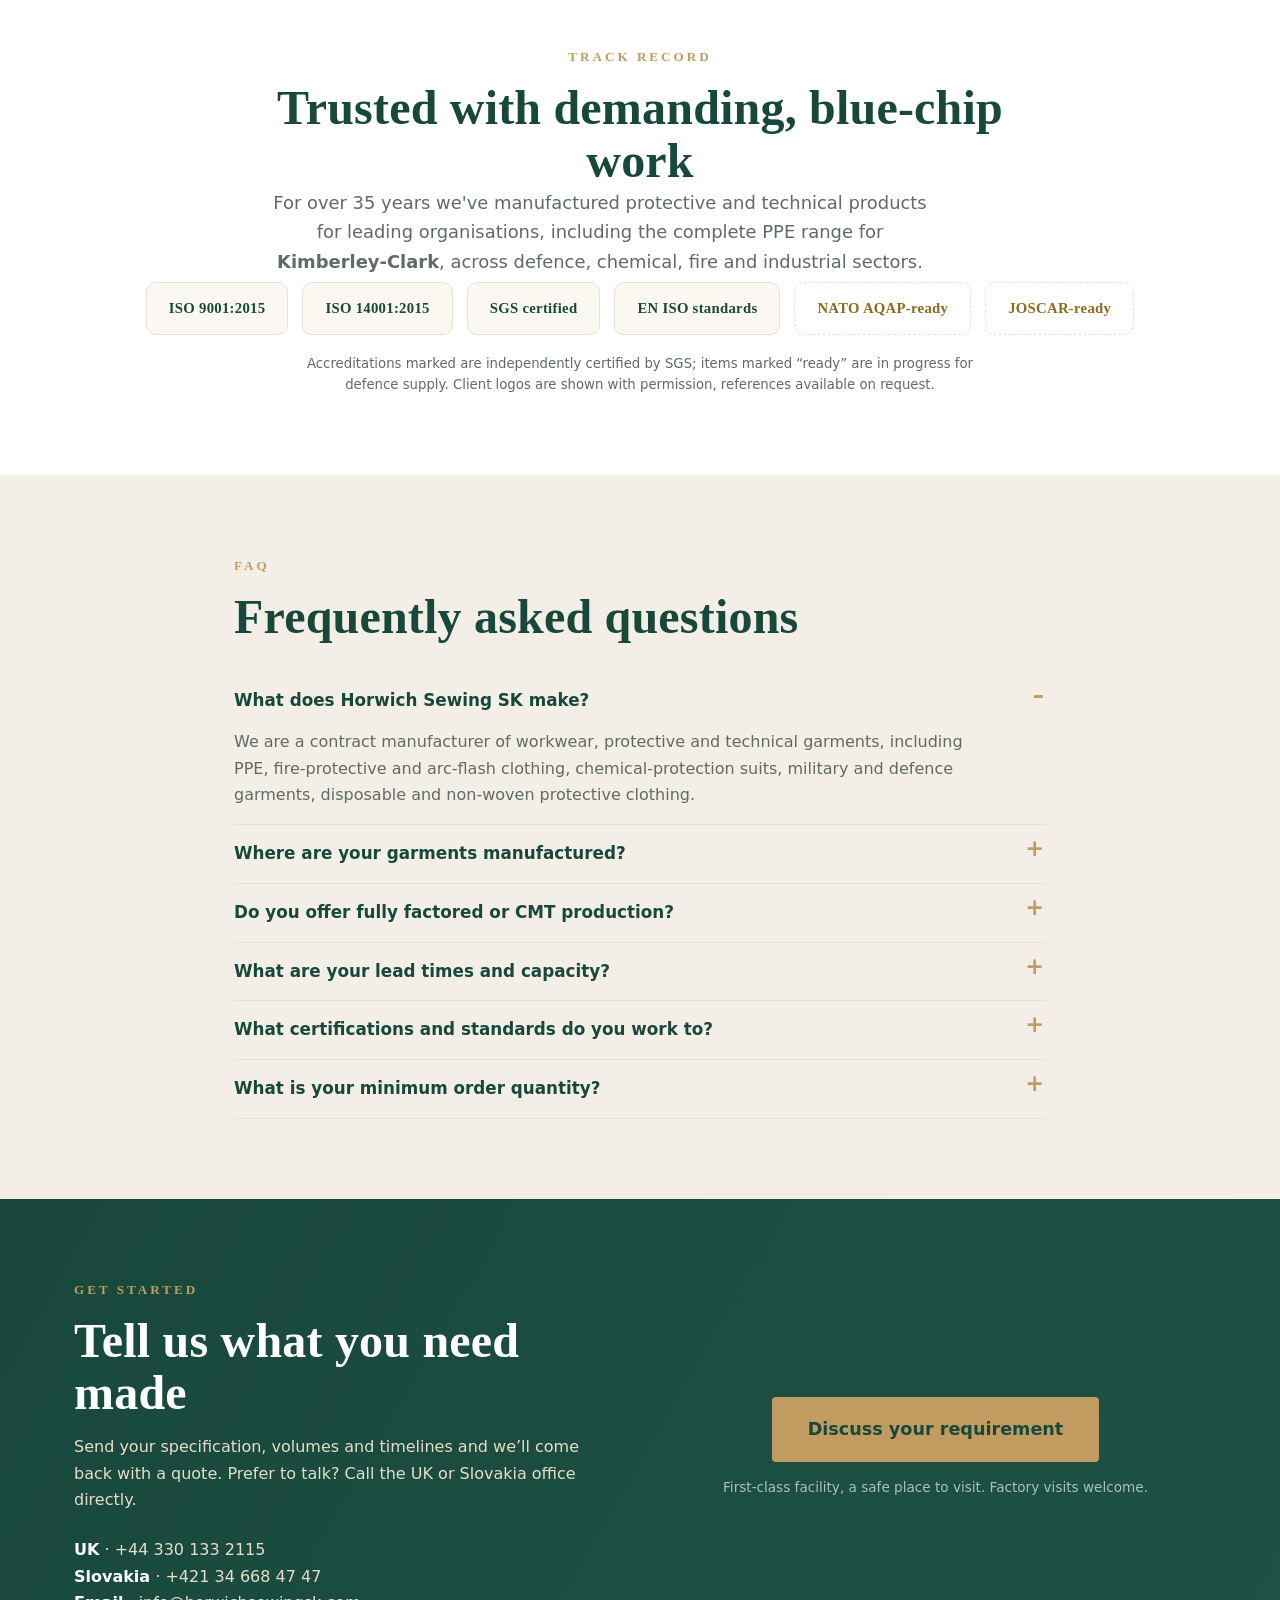
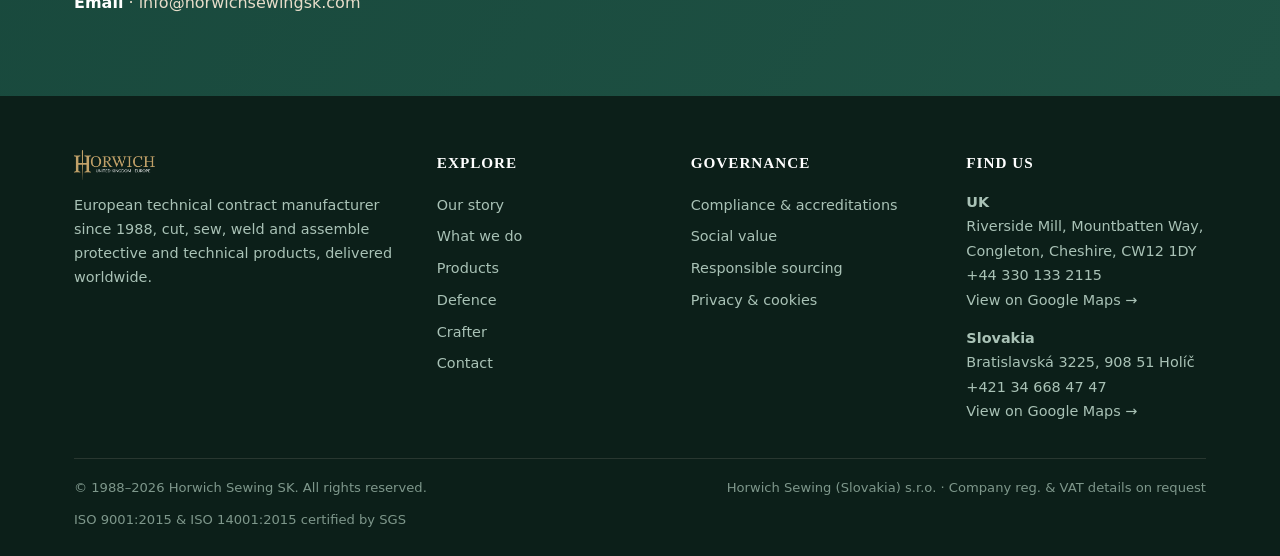
==== commit 8d91bedc: "Defence spending stat: correct currency + add 2030 forward figure €864bn was SIPRI's 2025 figure in " ====
--- a/index.html
+++ b/index.html
@@ -1,30 +1,35 @@
 <!DOCTYPE html>
-<html lang="en">
+<html lang="en-GB">
 <head>
 <meta charset="UTF-8">
 <meta name="viewport" content="width=device-width, initial-scale=1.0">
 <meta http-equiv="Content-Security-Policy" content="default-src 'self'; script-src 'self' 'unsafe-inline'; style-src 'self' 'unsafe-inline' https://fonts.googleapis.com; font-src 'self' https://fonts.gstatic.com; img-src 'self' data:; media-src 'self'; object-src 'none'; base-uri 'self'; form-action 'self'; upgrade-insecure-requests">
 <meta name="referrer" content="strict-origin-when-cross-origin">
-<title>Horwich Sewing SK · Technical Sewing &amp; Garment Manufacturer</title>
+<title>Horwich Sewing SK · Technical Sewing &amp; Contract Manufacturer</title>
 <meta name="description" content="European technical contract manufacturer since 1988. Protective and technical garments and sewn products: cut, sewn, high-frequency and ultrasonic welded, taped and assembled to specification. ISO 9001 and 14001 certified.">
 <link rel="icon" href="assets/favicon.jpg">
+<link rel="preconnect" href="https://fonts.googleapis.com">
+<link rel="preconnect" href="https://fonts.gstatic.com" crossorigin>
 <link rel="stylesheet" href="styles.css">
 <link rel="canonical" href="https://www.horwichsewingsk.com/">
 <meta name="robots" content="index, follow, max-image-preview:large, max-snippet:-1">
 <script>(function(){if(!/(^|\.)horwichsewingsk\.com$/i.test(location.hostname)){var m=document.querySelector('meta[name="robots"]');if(m)m.content='noindex, nofollow';}})();</script>
 <meta property="og:type" content="website">
 <meta property="og:site_name" content="Horwich Sewing SK">
-<meta property="og:title" content="Horwich Sewing SK · Technical Sewing &amp; Garment Manufacturer">
+<meta property="og:title" content="Horwich Sewing SK · Technical Sewing &amp; Contract Manufacturer">
 <meta property="og:description" content="European technical contract manufacturer since 1988. Protective and technical garments and sewn products: cut, sewn, high-frequency and ultrasonic welded, taped and assembled to specification. ISO 9001 and 14001 certified.">
 <meta property="og:url" content="https://www.horwichsewingsk.com/">
 <meta property="og:image" content="https://www.horwichsewingsk.com/assets/og-image.png">
+<meta property="og:image:width" content="1200">
+<meta property="og:image:height" content="630">
+<meta property="og:image:alt" content="Horwich Sewing SK, European technical contract manufacturer">
 <meta property="og:locale" content="en_GB">
 <meta name="twitter:card" content="summary_large_image">
-<meta name="twitter:title" content="Horwich Sewing SK · Technical Sewing &amp; Garment Manufacturer">
+<meta name="twitter:title" content="Horwich Sewing SK · Technical Sewing &amp; Contract Manufacturer">
 <meta name="twitter:description" content="European technical contract manufacturer since 1988. Protective and technical garments and sewn products: cut, sewn, high-frequency and ultrasonic welded, taped and assembled to specification. ISO 9001 and 14001 certified.">
 <meta name="twitter:image" content="https://www.horwichsewingsk.com/assets/og-image.png">
-<script type="application/ld+json">{"@context": "https://schema.org", "@type": "Organization", "name": "Horwich Sewing SK", "legalName": "Horwich Sewing (Slovakia) s.r.o.", "url": "https://www.horwichsewingsk.com/", "logo": "https://www.horwichsewingsk.com/assets/horwich-logo.png", "image": "https://www.horwichsewingsk.com/assets/og-image.png", "description": "European technical contract manufacturer since 1988. Protective and technical garments and sewn products: cut, sewn, high-frequency and ultrasonic welded, taped and assembled to specification. ISO 9001 and 14001 certified, delivered worldwide.", "foundingDate": "1988", "email": "info@horwichsewingsk.com", "areaServed": "Worldwide", "sameAs": ["https://craftercollection.com"], "knowsAbout": ["Technical contract manufacturing", "Protective clothing", "PPE", "Fire-protective garments", "Chemical protective clothing", "High-frequency and ultrasonic welding", "Taped seams", "Workwear", "Cut make and trim", "Technical textiles"], "address": [{"@type": "PostalAddress", "streetAddress": "Riverside Mill, Mountbatten Way", "addressLocality": "Congleton", "addressRegion": "Cheshire", "postalCode": "CW12 1DY", "addressCountry": "GB"}, {"@type": "PostalAddress", "streetAddress": "Bratislavská 3225", "addressLocality": "Holíč", "postalCode": "908 51", "addressCountry": "SK"}], "contactPoint": [{"@type": "ContactPoint", "telephone": "+44 330 133 2115", "contactType": "sales", "areaServed": "GB", "email": "info@horwichsewingsk.com"}, {"@type": "ContactPoint", "telephone": "+421 34 668 47 47", "contactType": "sales", "areaServed": "SK"}]}</script>
-<script type="application/ld+json">{"@context": "https://schema.org", "@type": "WebSite", "name": "Horwich Sewing SK", "url": "https://www.horwichsewingsk.com/"}</script>
+<meta name="twitter:image:alt" content="Horwich Sewing SK, European technical contract manufacturer">
+<script type="application/ld+json">{"@context":"https://schema.org","@graph":[{"@type":"Organization","@id":"https://www.horwichsewingsk.com/#organization","name":"Horwich Sewing SK","legalName":"Horwich Sewing (Slovakia) s.r.o.","url":"https://www.horwichsewingsk.com/","logo":"https://www.horwichsewingsk.com/assets/horwich-logo.png","image":"https://www.horwichsewingsk.com/assets/og-image.png","description":"European technical contract manufacturer since 1988. Protective and technical garments and sewn products: cut, sewn, high-frequency and ultrasonic welded, taped and assembled to specification. ISO 9001 and 14001 certified, delivered worldwide.","foundingDate":"1988","slogan":"First-class service, every time.","email":"info@horwichsewingsk.com","areaServed":"Worldwide","sameAs":["https://craftercollection.com"],"knowsAbout":["Technical contract manufacturing","Protective clothing","PPE","Fire-protective garments","Chemical protective clothing","High-frequency and ultrasonic welding","Taped seams","Workwear","Cut make and trim","Technical textiles"],"hasCertification":[{"@type":"Certification","name":"ISO 9001:2015","certificationIdentification":"SK17/2706","issuedBy":{"@type":"Organization","name":"SGS"}},{"@type":"Certification","name":"ISO 14001:2015","certificationIdentification":"SK23/00000132","issuedBy":{"@type":"Organization","name":"SGS"}}],"address":[{"@type":"PostalAddress","streetAddress":"Riverside Mill, Mountbatten Way","addressLocality":"Congleton","addressRegion":"Cheshire","postalCode":"CW12 1DY","addressCountry":"GB"},{"@type":"PostalAddress","streetAddress":"Bratislavská 3225","addressLocality":"Holíč","postalCode":"908 51","addressCountry":"SK"}],"contactPoint":[{"@type":"ContactPoint","telephone":"+44 330 133 2115","contactType":"sales","areaServed":"GB","email":"info@horwichsewingsk.com"},{"@type":"ContactPoint","telephone":"+421 34 668 47 47","contactType":"sales","areaServed":"SK"}]},{"@type":"WebSite","@id":"https://www.horwichsewingsk.com/#website","name":"Horwich Sewing SK","url":"https://www.horwichsewingsk.com/","publisher":{"@id":"https://www.horwichsewingsk.com/#organization"},"inLanguage":"en-GB"},{"@type":"WebPage","@id":"https://www.horwichsewingsk.com/#webpage","url":"https://www.horwichsewingsk.com/","name":"Horwich Sewing SK · Technical Sewing & Contract Manufacturer","description":"European technical contract manufacturer since 1988. Protective and technical garments and sewn products: cut, sewn, high-frequency and ultrasonic welded, taped and assembled to specification. ISO 9001 and 14001 certified.","isPartOf":{"@id":"https://www.horwichsewingsk.com/#website"},"about":{"@id":"https://www.horwichsewingsk.com/#organization"},"inLanguage":"en-GB","primaryImageOfPage":"https://www.horwichsewingsk.com/assets/og-image.png"}]}</script>
 </head>
 <body>
 <div class="notice">DRAFT PROTOTYPE, multi-page site built from your brief. Image areas are placeholders for your photo shoot.</div>
@@ -159,8 +164,11 @@
       <div class="big">EU + NATO</div>
       <p>Manufacturing in Slovakia, central and secure inside the European single market.</p>
       <hr style="border:0;border-top:1px solid rgba(192,156,96,.3);margin:18px 0">
-      <div class="big">€864bn</div>
-      <p>European defence spending in 2025, up 14%, with policy favouring EU suppliers.</p>
+      <div class="big">€742bn</div>
+      <p>European defence spending in 2025, up 14% year on year (SIPRI), the latest full-year figure.</p>
+      <hr style="border:0;border-top:1px solid rgba(192,156,96,.3);margin:18px 0">
+      <div class="big">€800bn</div>
+      <p>Up to €800bn mobilised for European defence under the EU’s Readiness 2030 plan, with policy favouring EU suppliers.</p>
     </div>
   </div>
 </section>
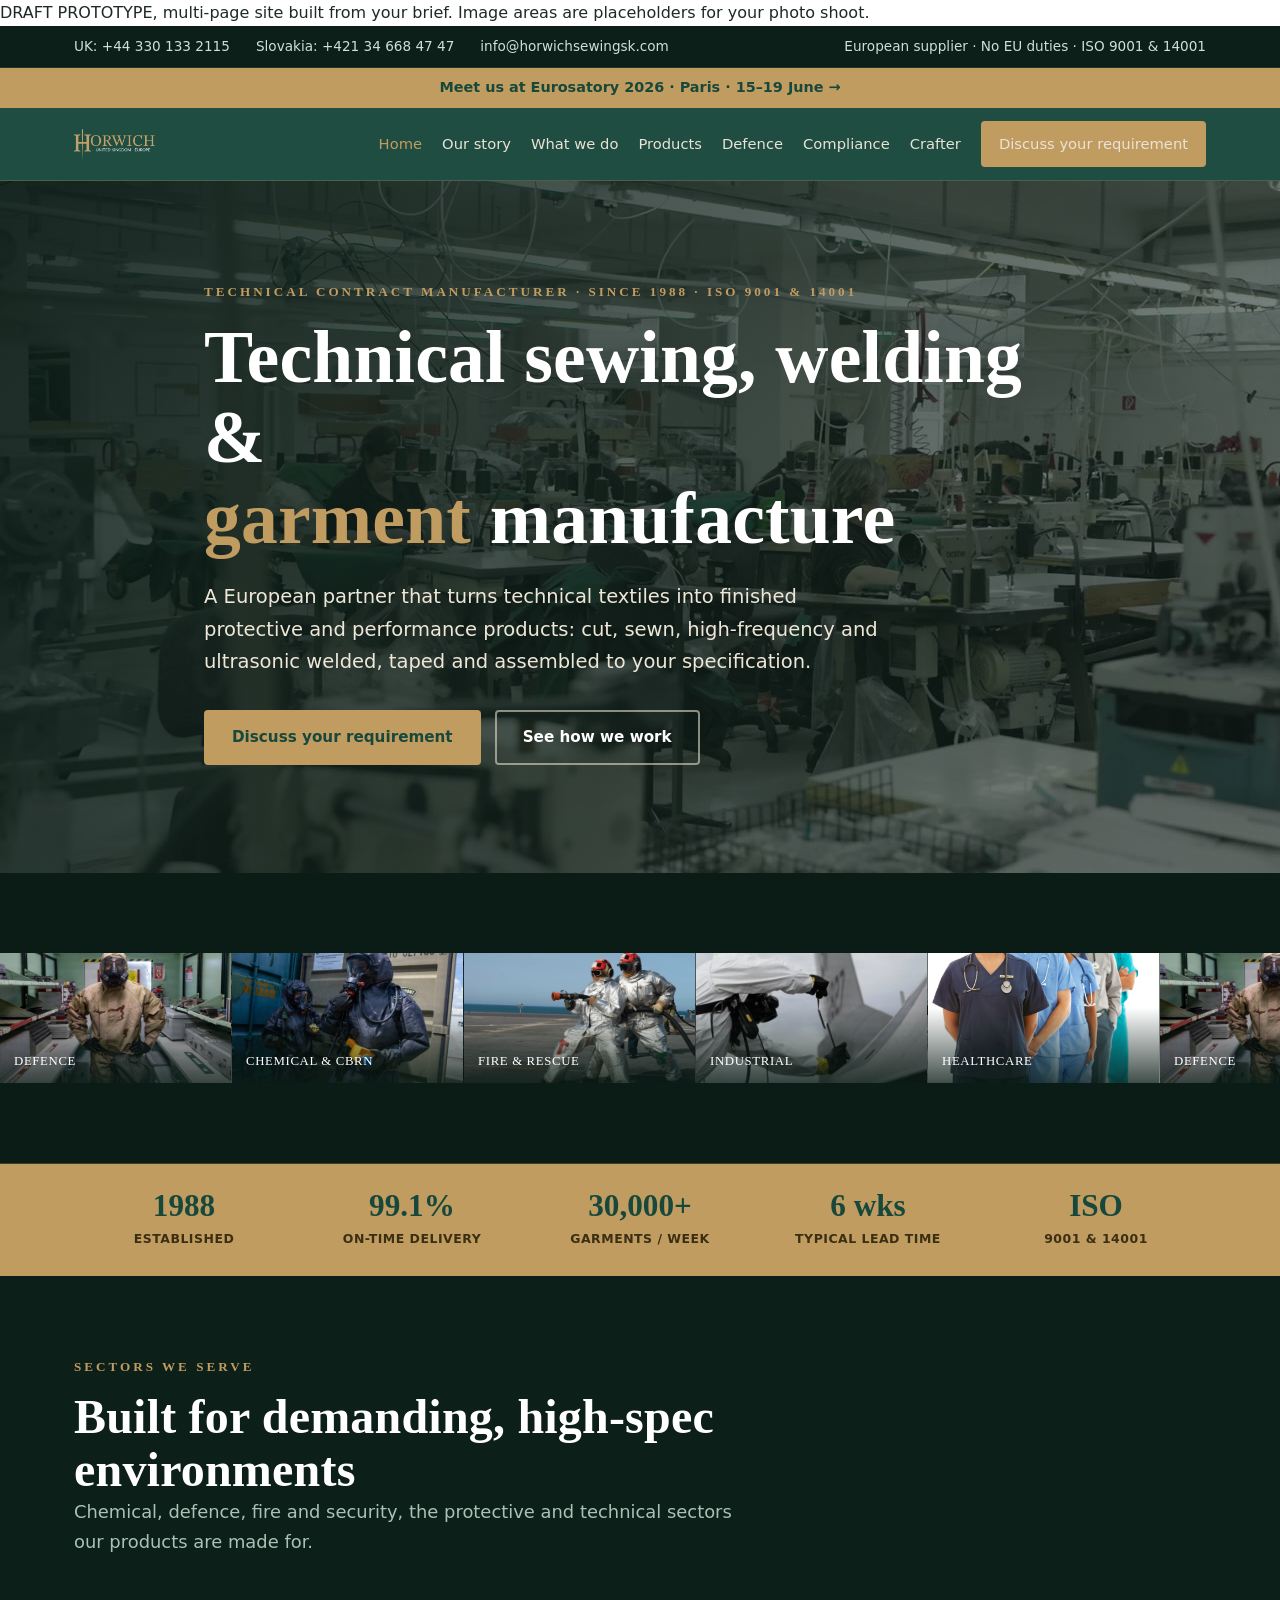
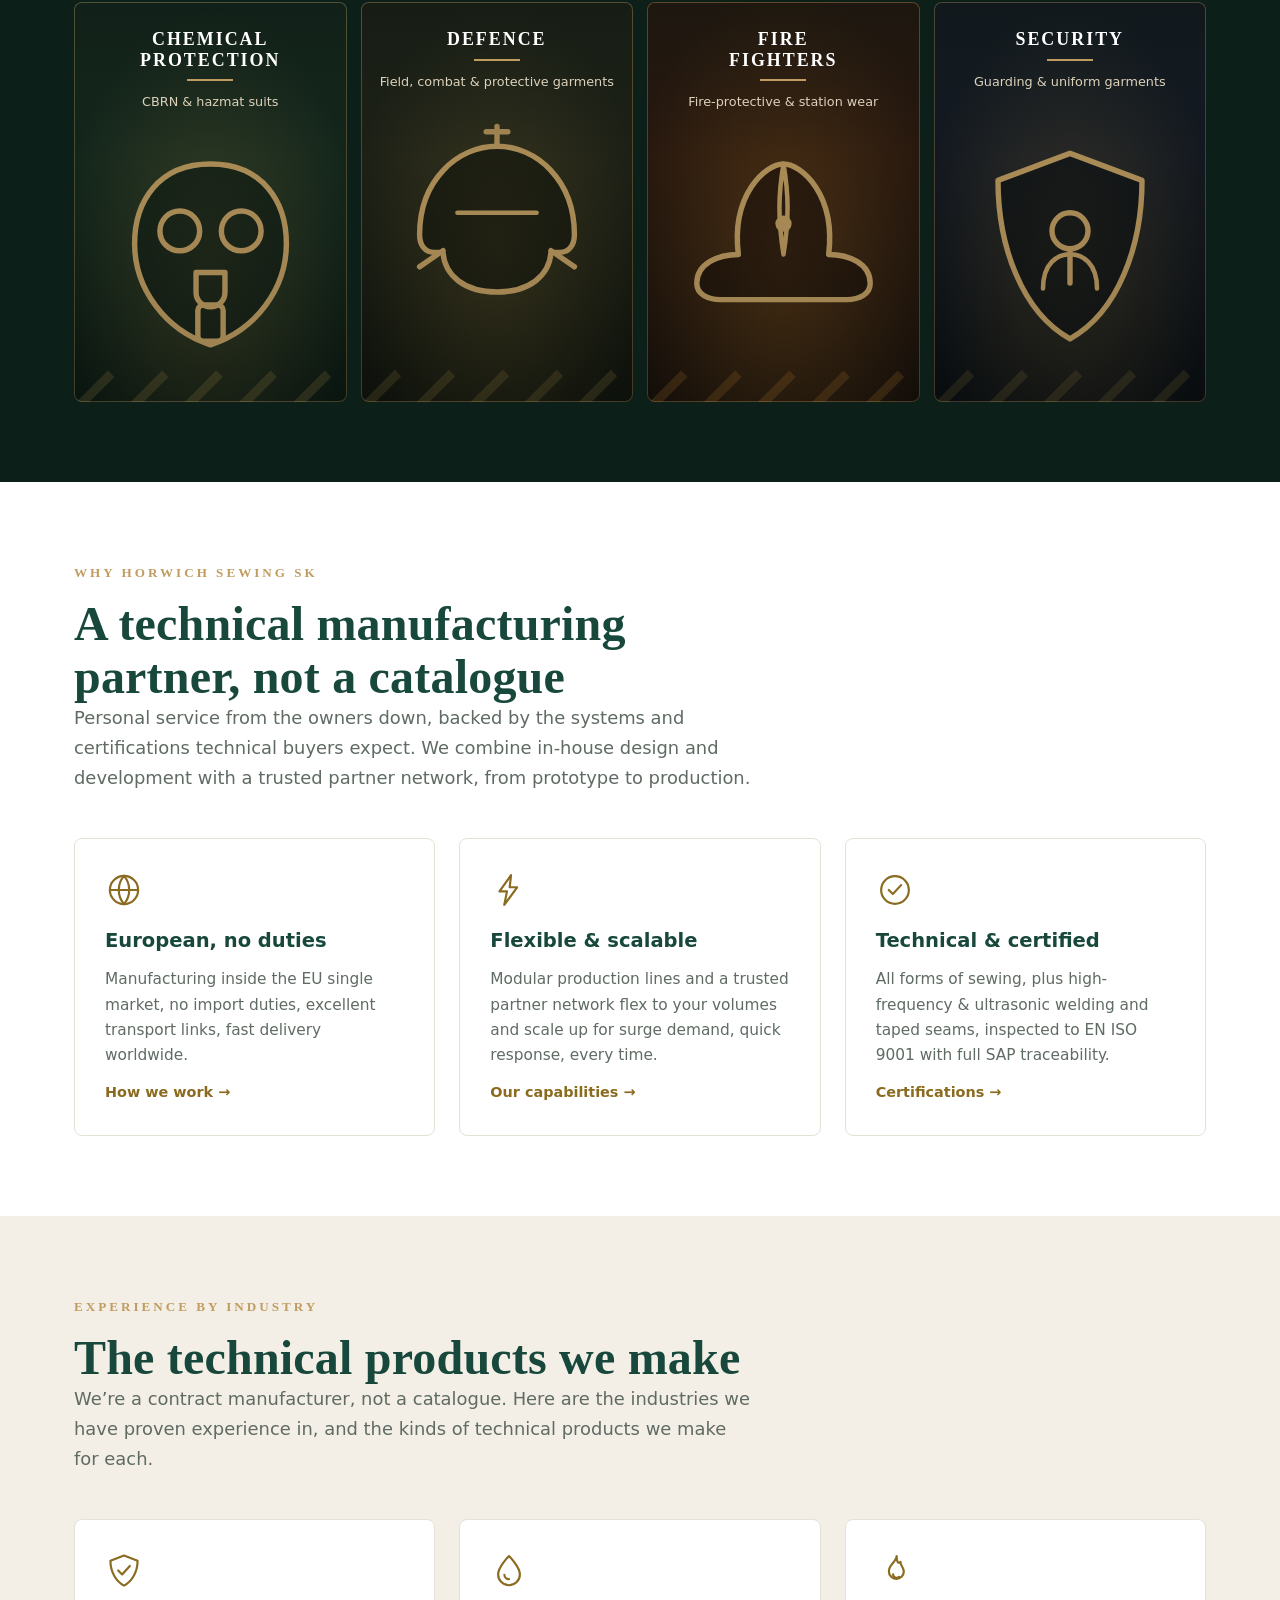
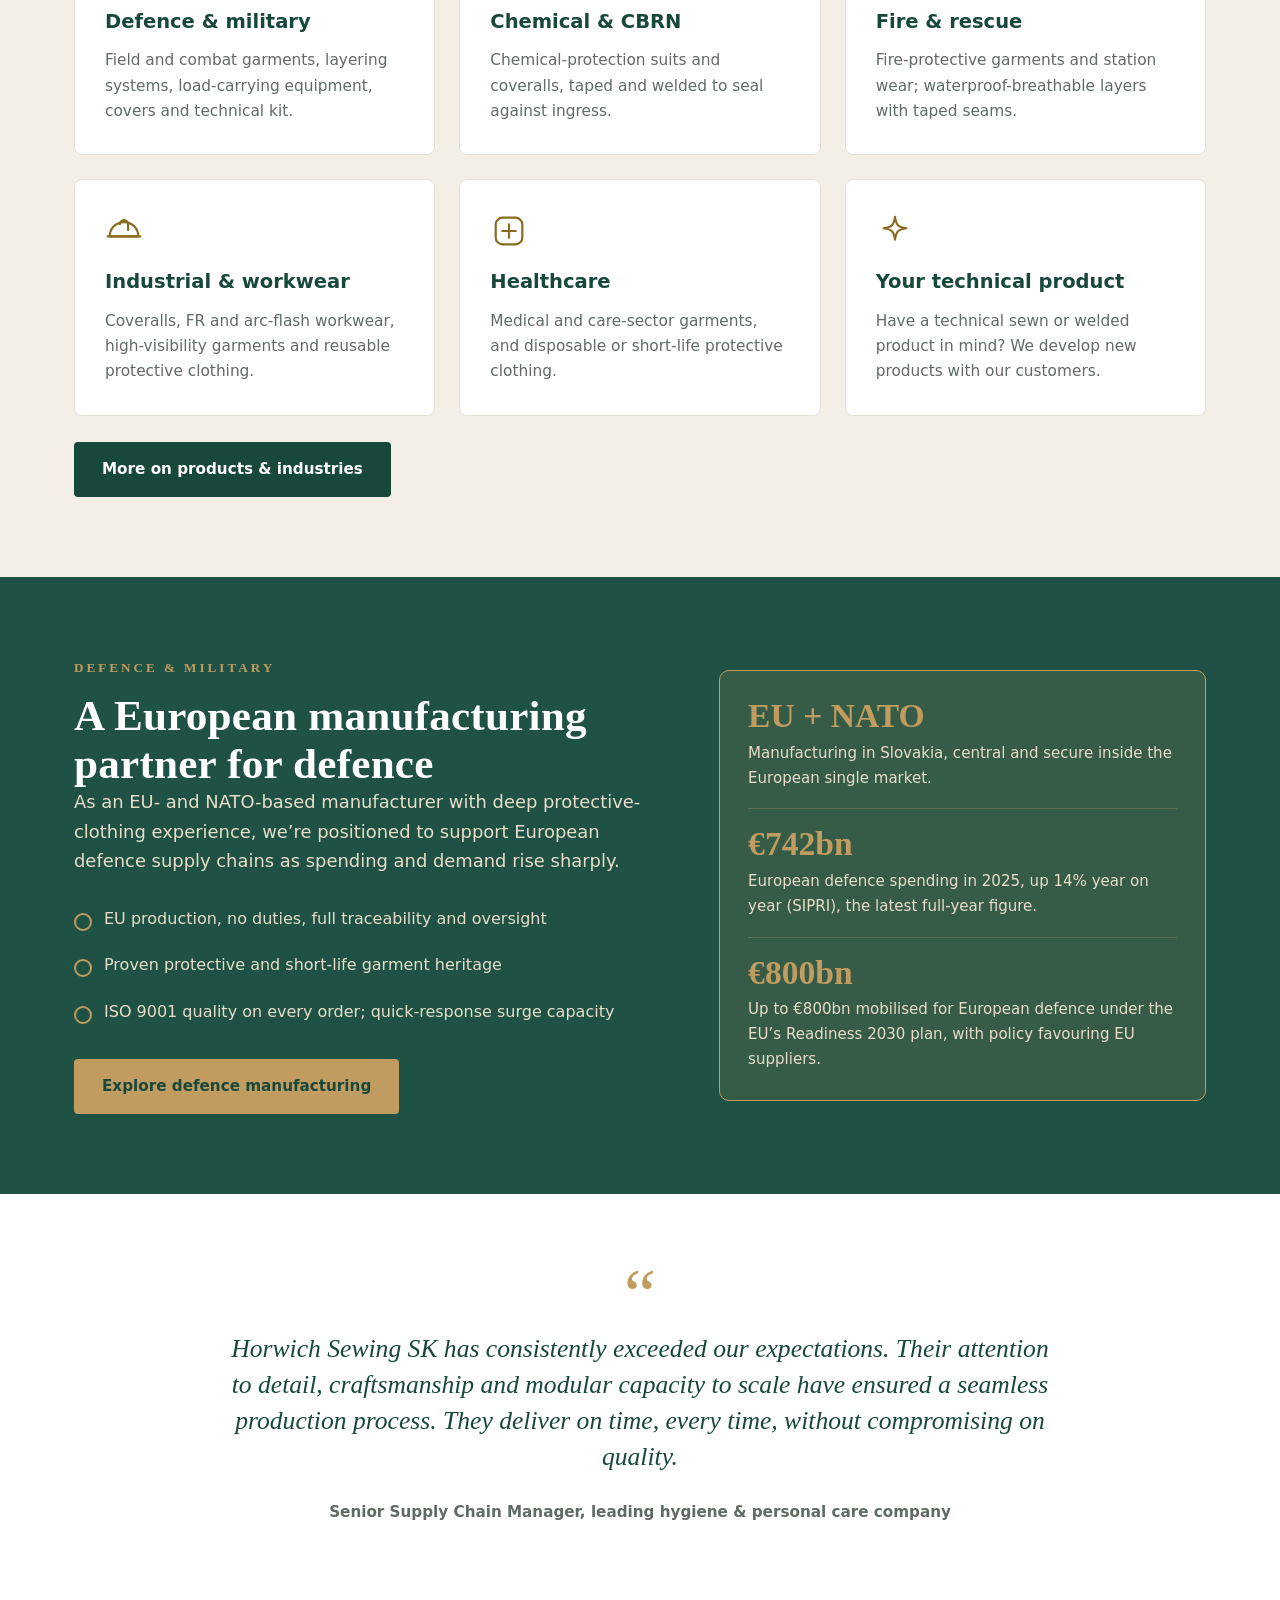
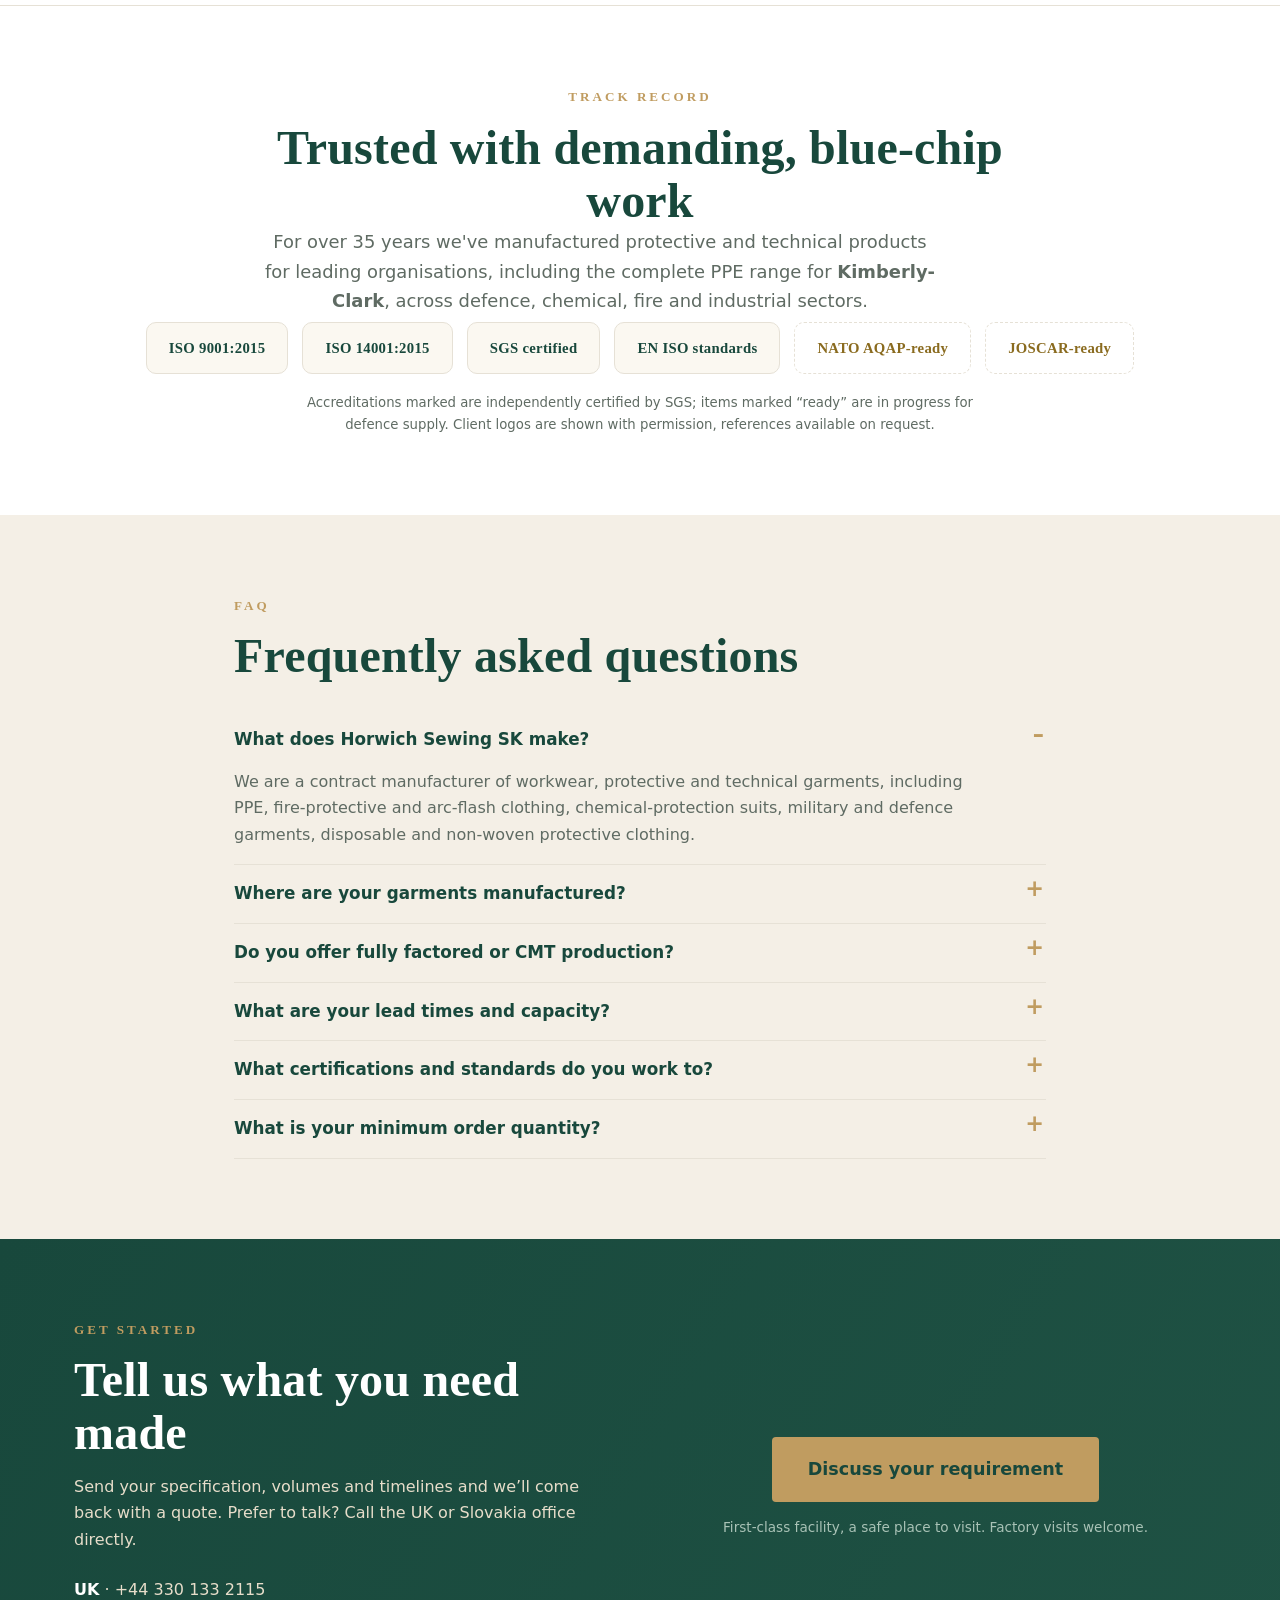
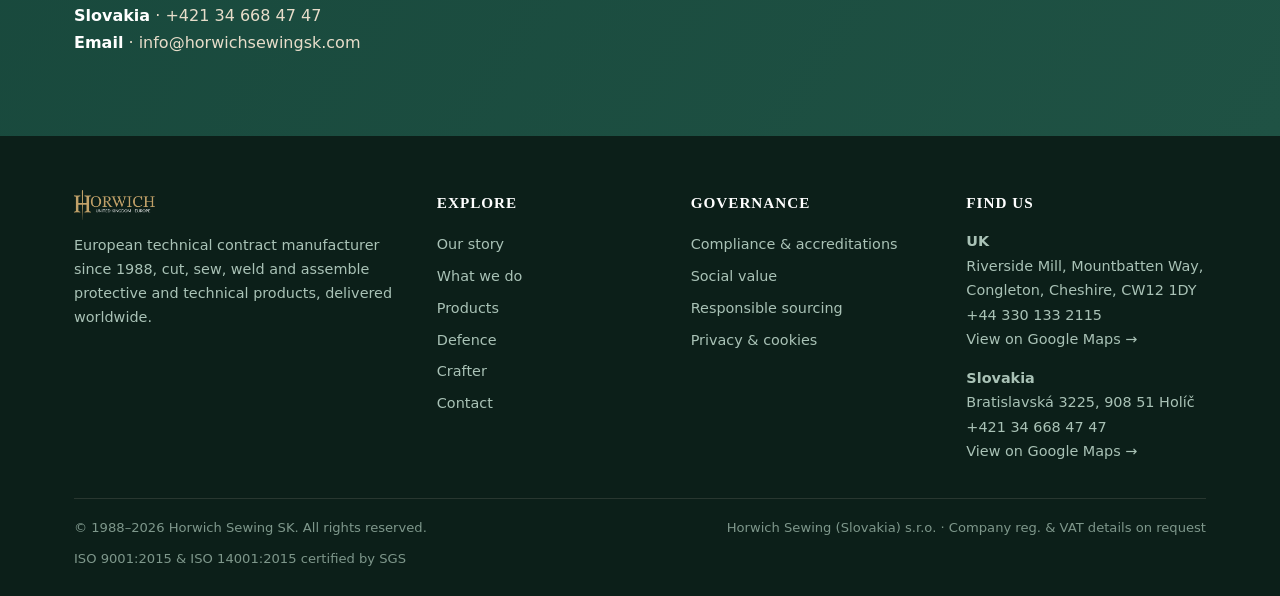
==== commit af679882: "Eurosatory 2026: landing + thank-you pages, live Netlify forms, rebuilt capability statement, Kimber" ====
--- a/index.html
+++ b/index.html
@@ -41,6 +41,7 @@
   <span class="sep"></span><span>European supplier · No EU duties · ISO 9001 &amp; 14001</span>
 </div></div>
 
+<div style="background:var(--gold);text-align:center;padding:8px 16px;font-size:.9rem;font-weight:600"><a href="eurosatory.html" style="color:var(--green)">Meet us at Eurosatory 2026 · Paris · 15–19 June →</a></div>
 <header><div class="wrap">
   <a href="index.html" class="logo"><img src="assets/horwich-logo.png" alt="Horwich Sewing SK"></a>
   <nav class="main">
@@ -78,9 +79,9 @@
 
 <div class="stats"><div class="wrap">
   <div class="stat"><div class="num">1988</div><div class="lbl">Established</div></div>
-  <div class="stat"><div class="num">Technical</div><div class="lbl">Sew · weld · seal</div></div>
-  <div class="stat"><div class="num">Flexible</div><div class="lbl">Production volumes</div></div>
-  <div class="stat"><div class="num">Excellent</div><div class="lbl">Service record</div></div>
+  <div class="stat"><div class="num">99.1%</div><div class="lbl">On-time delivery</div></div>
+  <div class="stat"><div class="num">30,000+</div><div class="lbl">Garments / week</div></div>
+  <div class="stat"><div class="num">6 wks</div><div class="lbl">Typical lead time</div></div>
   <div class="stat"><div class="num">ISO</div><div class="lbl">9001 &amp; 14001</div></div>
 </div></div>
 
@@ -188,7 +189,7 @@
     <div class="head" style="max-width:760px;margin:0 auto;text-align:center">
       <div class="eyebrow">Track record</div>
       <h2>Trusted with demanding, blue-chip work</h2>
-      <p class="lead">For over 35 years we've manufactured protective and technical products for leading organisations, including the complete PPE range for <strong>Kimberley-Clark</strong>, across defence, chemical, fire and industrial sectors.</p>
+      <p class="lead">For over 35 years we've manufactured protective and technical products for leading organisations, including the complete PPE range for <strong>Kimberly-Clark</strong>, across defence, chemical, fire and industrial sectors.</p>
     </div>
     <div class="logowall">
       <span class="logo-tile">ISO 9001:2015</span>
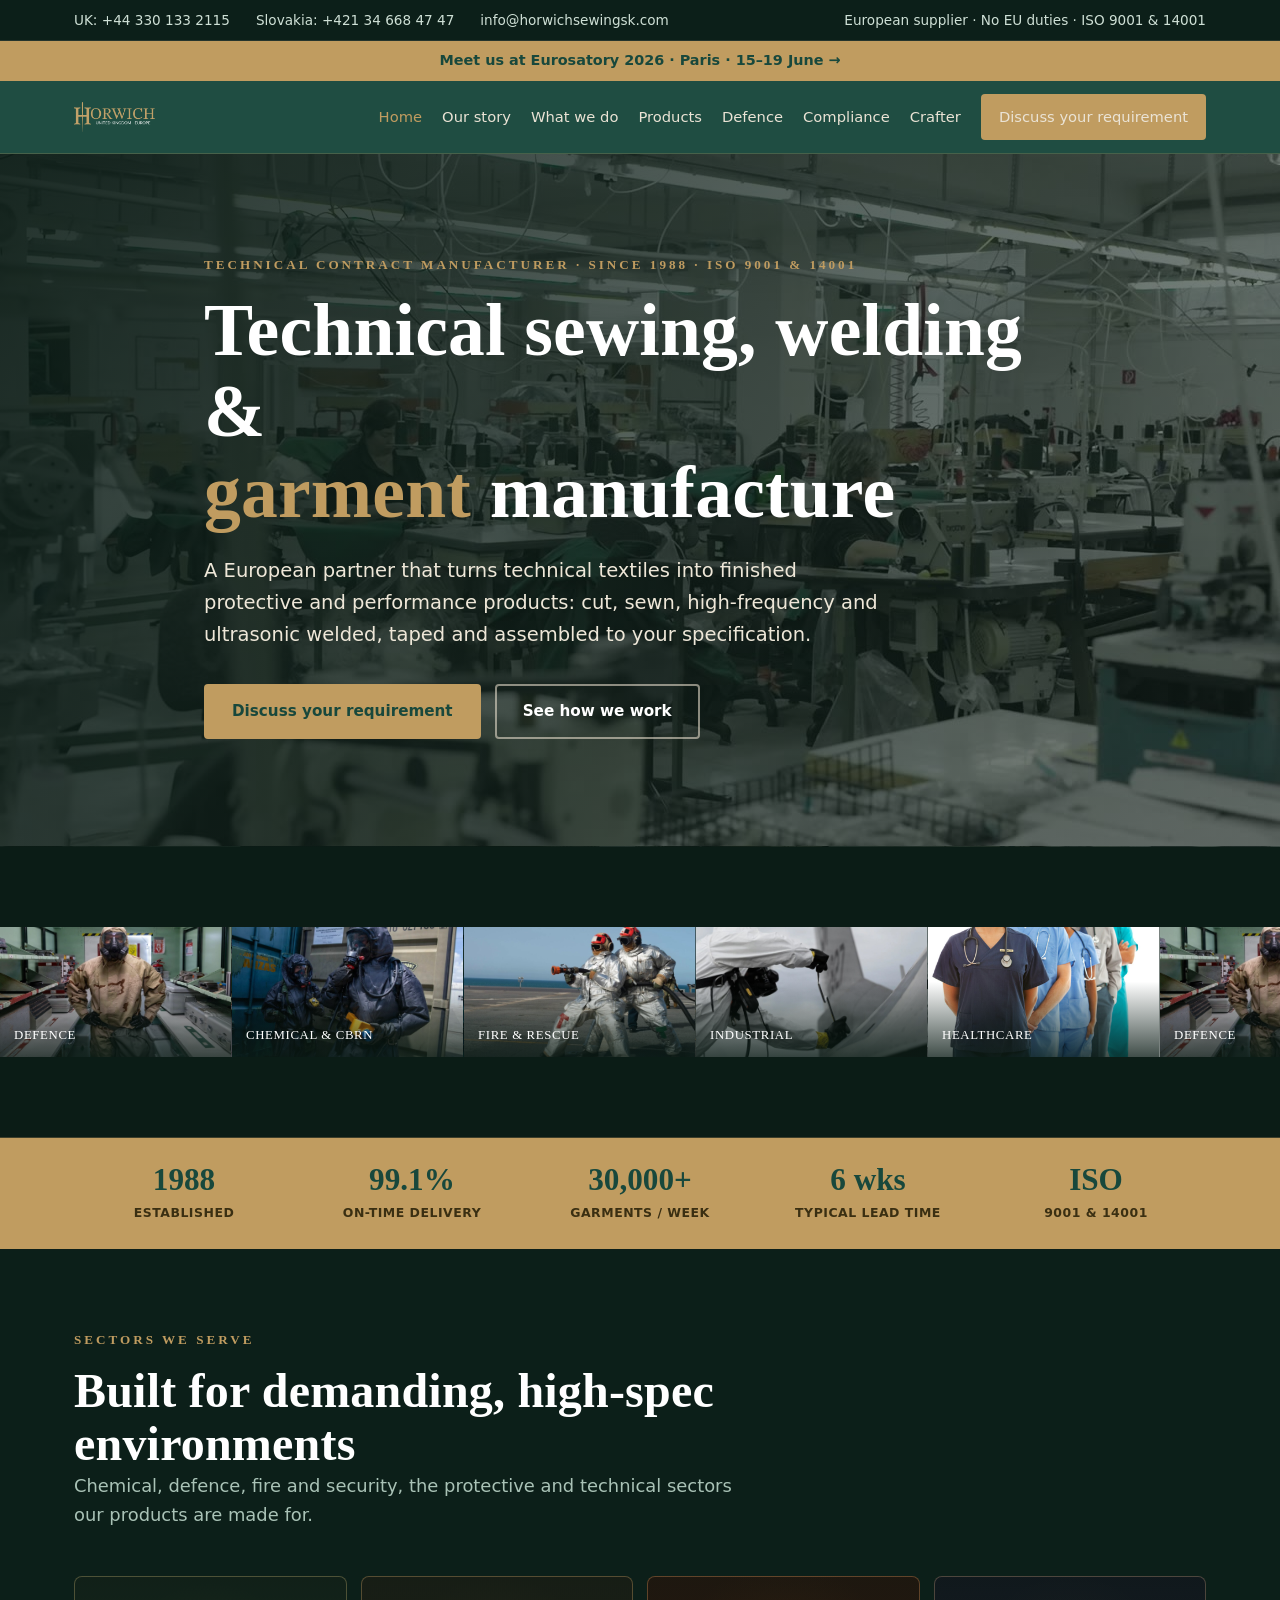
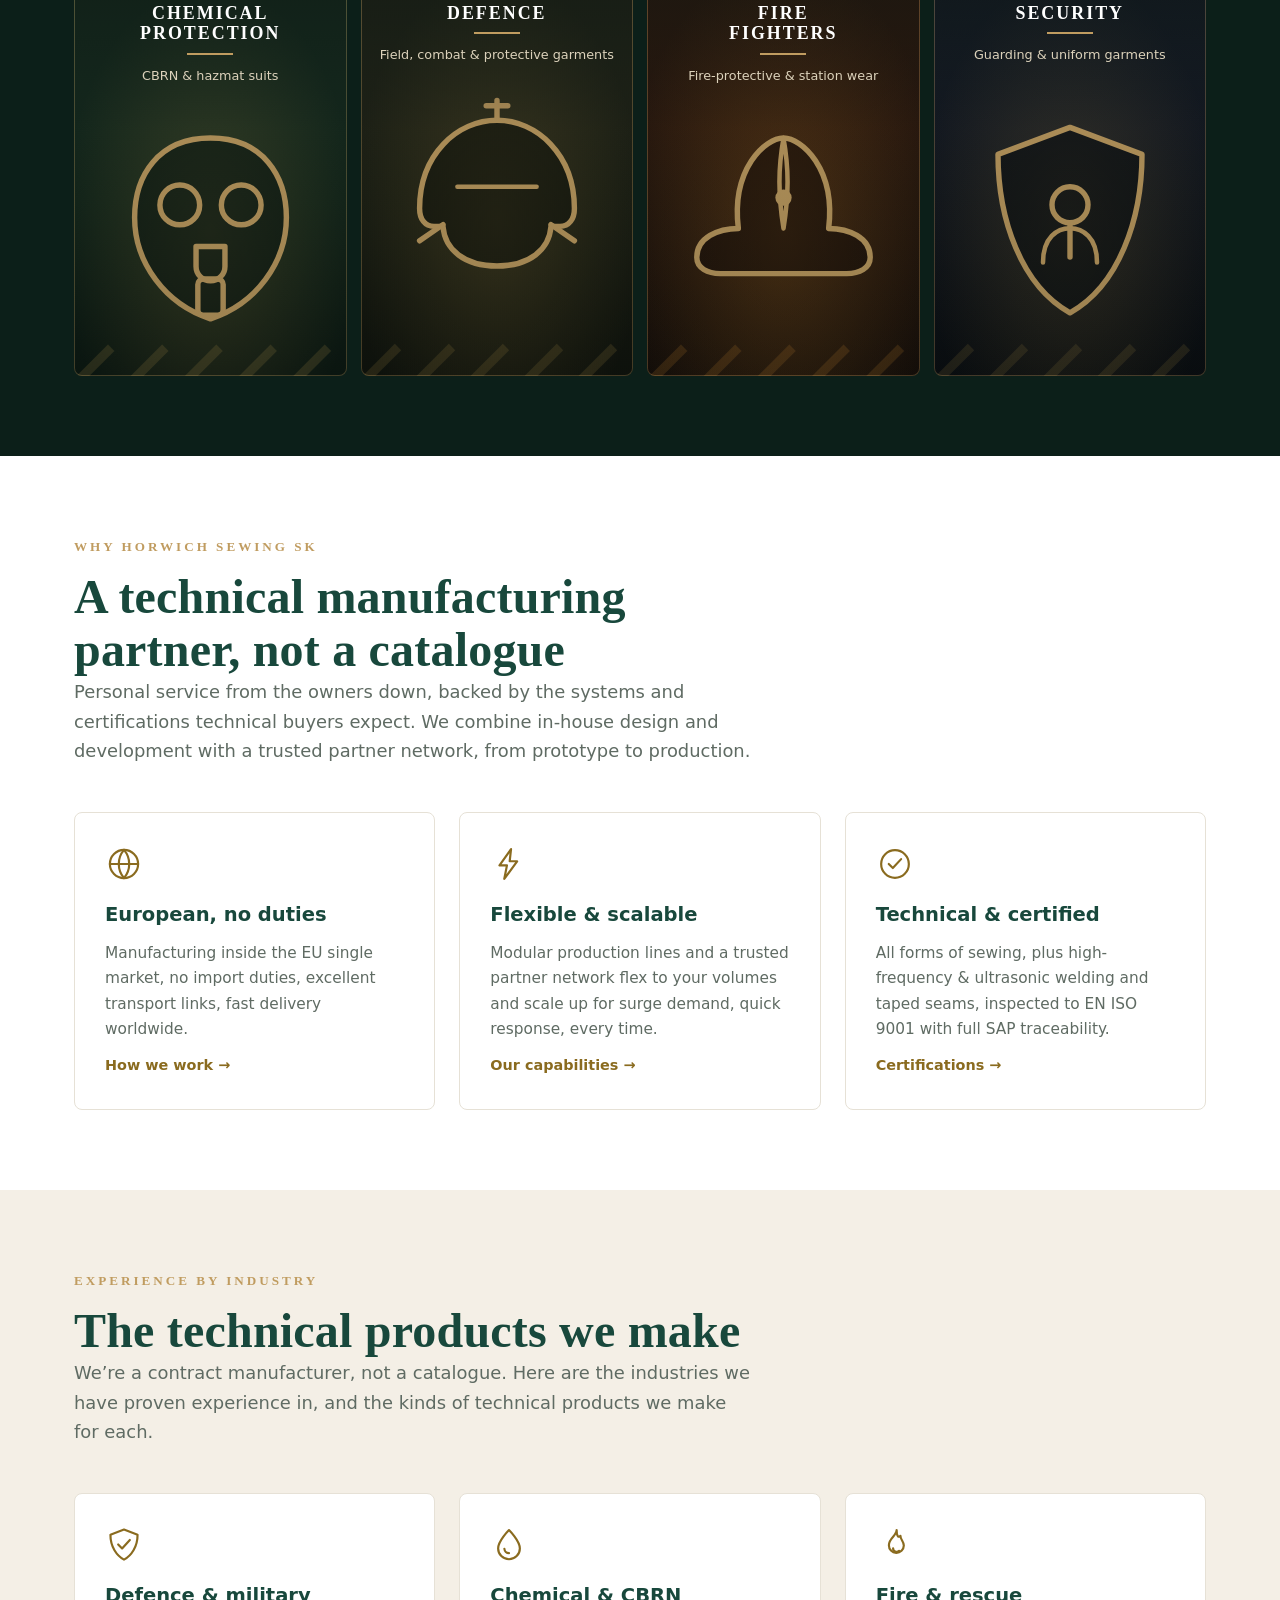
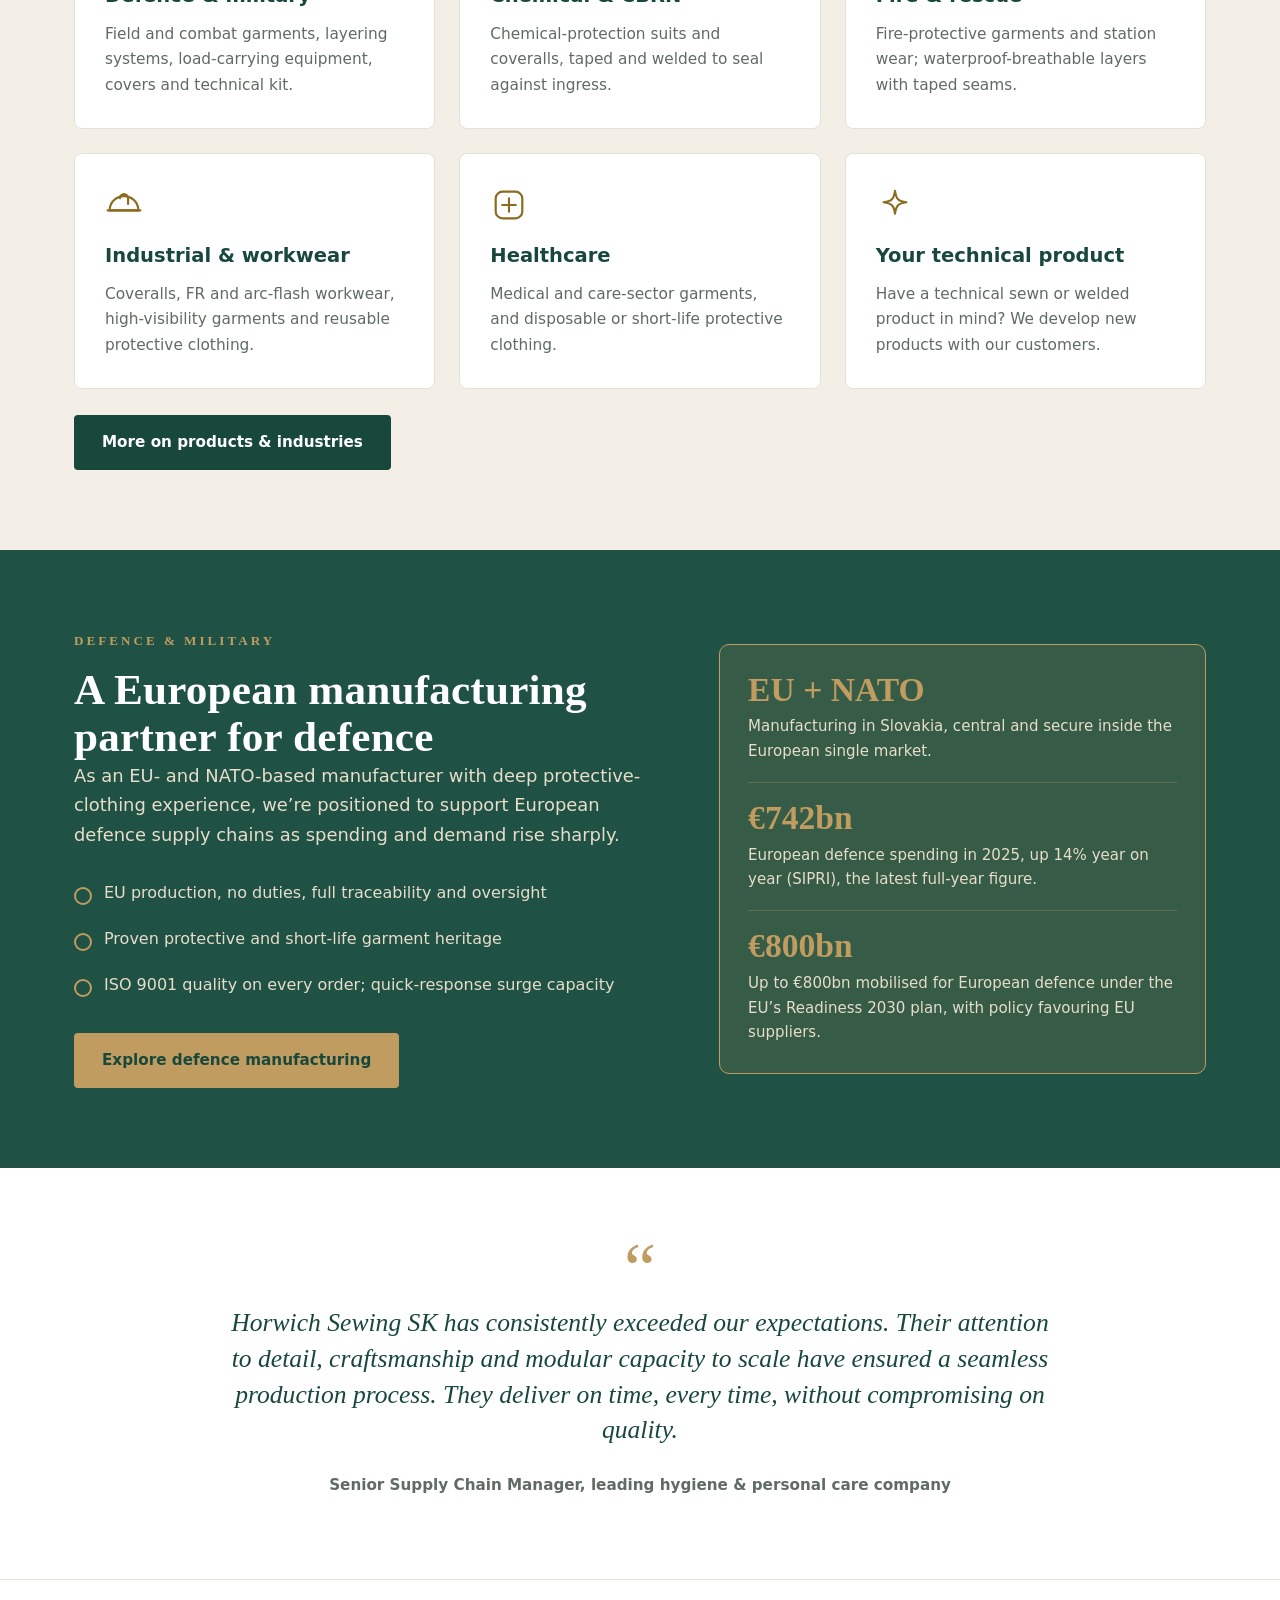
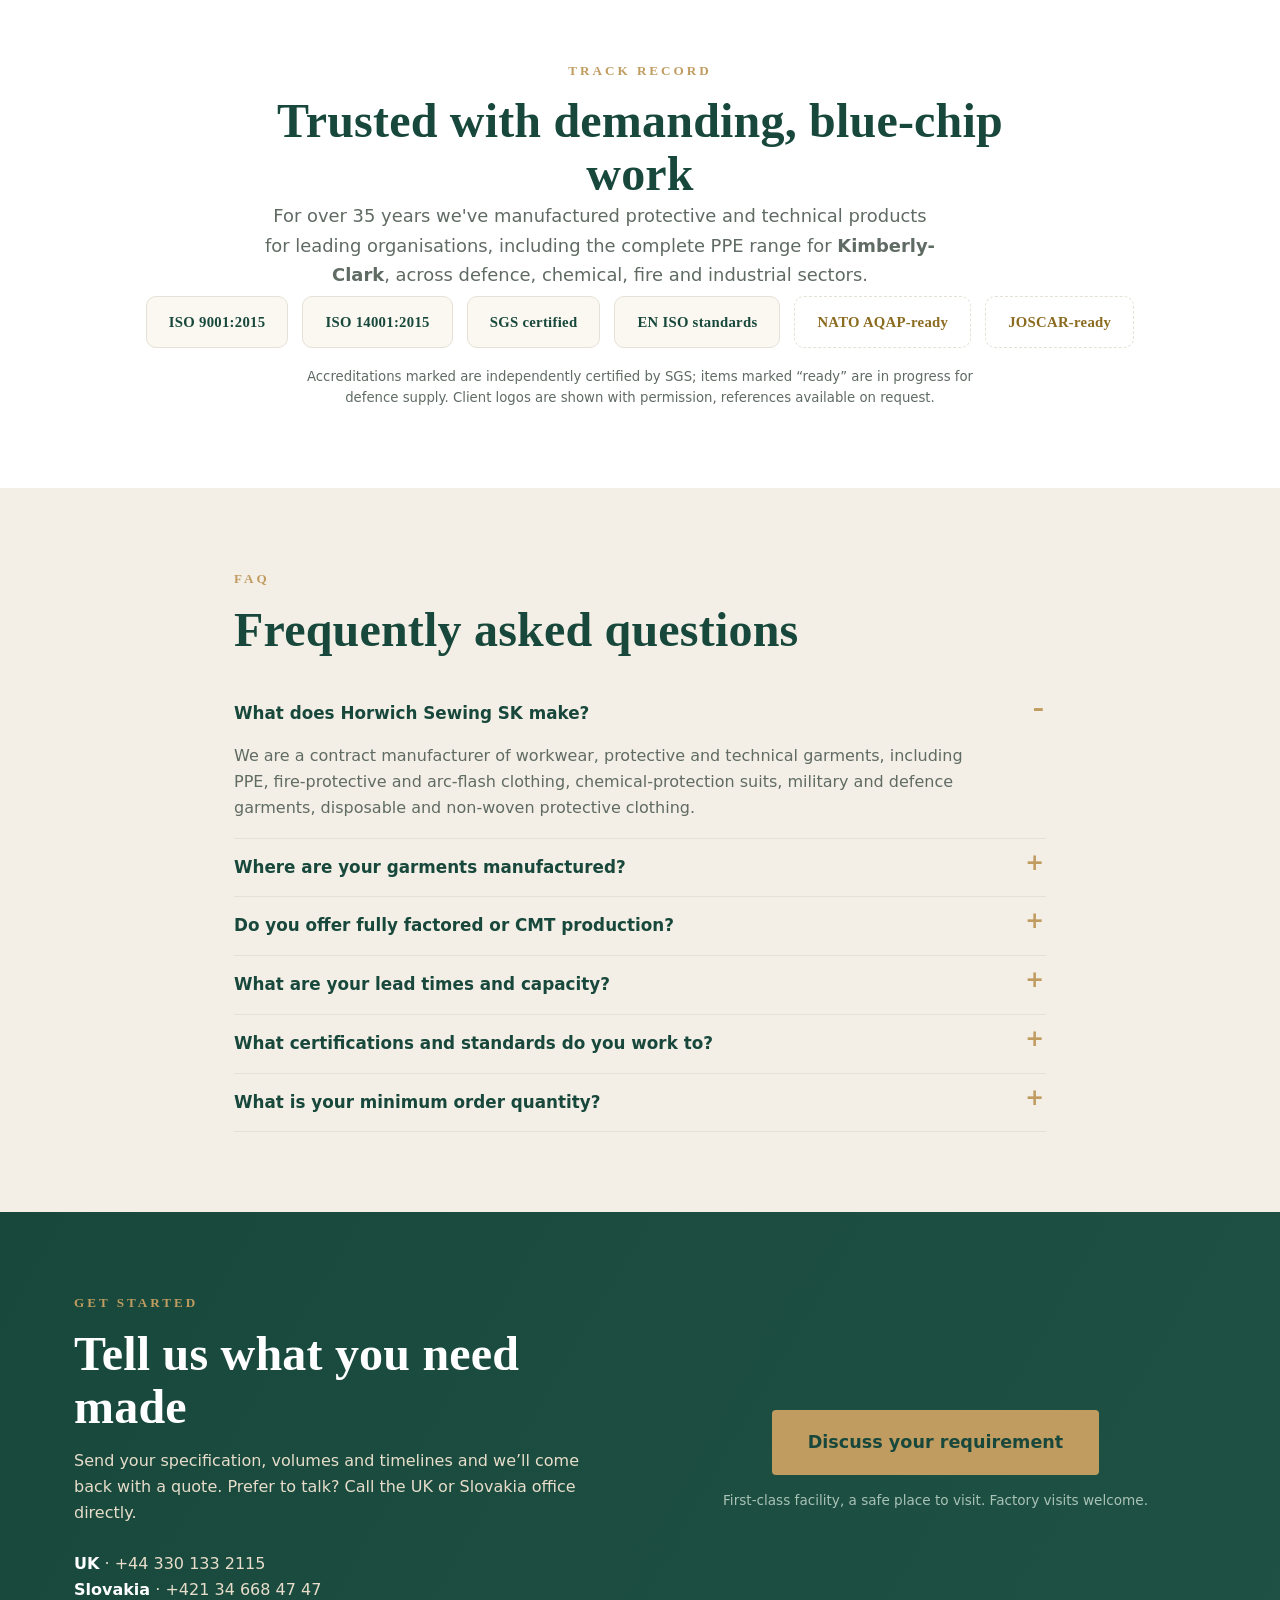
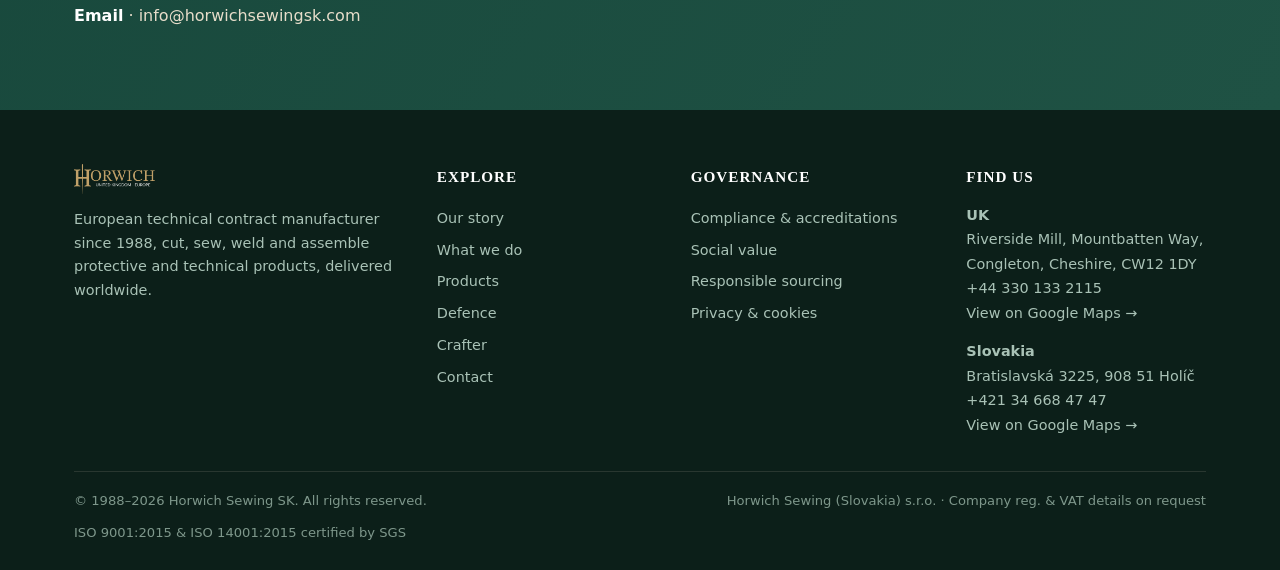
==== commit 3c459ebb: "Go-live: remove DRAFT PROTOTYPE banners from all pages; set privacy last-updated date" ====
--- a/index.html
+++ b/index.html
@@ -32,7 +32,6 @@
 <script type="application/ld+json">{"@context":"https://schema.org","@graph":[{"@type":"Organization","@id":"https://www.horwichsewingsk.com/#organization","name":"Horwich Sewing SK","legalName":"Horwich Sewing (Slovakia) s.r.o.","url":"https://www.horwichsewingsk.com/","logo":"https://www.horwichsewingsk.com/assets/horwich-logo.png","image":"https://www.horwichsewingsk.com/assets/og-image.png","description":"European technical contract manufacturer since 1988. Protective and technical garments and sewn products: cut, sewn, high-frequency and ultrasonic welded, taped and assembled to specification. ISO 9001 and 14001 certified, delivered worldwide.","foundingDate":"1988","slogan":"First-class service, every time.","email":"info@horwichsewingsk.com","areaServed":"Worldwide","sameAs":["https://craftercollection.com"],"knowsAbout":["Technical contract manufacturing","Protective clothing","PPE","Fire-protective garments","Chemical protective clothing","High-frequency and ultrasonic welding","Taped seams","Workwear","Cut make and trim","Technical textiles"],"hasCertification":[{"@type":"Certification","name":"ISO 9001:2015","certificationIdentification":"SK17/2706","issuedBy":{"@type":"Organization","name":"SGS"}},{"@type":"Certification","name":"ISO 14001:2015","certificationIdentification":"SK23/00000132","issuedBy":{"@type":"Organization","name":"SGS"}}],"address":[{"@type":"PostalAddress","streetAddress":"Riverside Mill, Mountbatten Way","addressLocality":"Congleton","addressRegion":"Cheshire","postalCode":"CW12 1DY","addressCountry":"GB"},{"@type":"PostalAddress","streetAddress":"Bratislavská 3225","addressLocality":"Holíč","postalCode":"908 51","addressCountry":"SK"}],"contactPoint":[{"@type":"ContactPoint","telephone":"+44 330 133 2115","contactType":"sales","areaServed":"GB","email":"info@horwichsewingsk.com"},{"@type":"ContactPoint","telephone":"+421 34 668 47 47","contactType":"sales","areaServed":"SK"}]},{"@type":"WebSite","@id":"https://www.horwichsewingsk.com/#website","name":"Horwich Sewing SK","url":"https://www.horwichsewingsk.com/","publisher":{"@id":"https://www.horwichsewingsk.com/#organization"},"inLanguage":"en-GB"},{"@type":"WebPage","@id":"https://www.horwichsewingsk.com/#webpage","url":"https://www.horwichsewingsk.com/","name":"Horwich Sewing SK · Technical Sewing & Contract Manufacturer","description":"European technical contract manufacturer since 1988. Protective and technical garments and sewn products: cut, sewn, high-frequency and ultrasonic welded, taped and assembled to specification. ISO 9001 and 14001 certified.","isPartOf":{"@id":"https://www.horwichsewingsk.com/#website"},"about":{"@id":"https://www.horwichsewingsk.com/#organization"},"inLanguage":"en-GB","primaryImageOfPage":"https://www.horwichsewingsk.com/assets/og-image.png"}]}</script>
 </head>
 <body>
-<div class="notice">DRAFT PROTOTYPE, multi-page site built from your brief. Image areas are placeholders for your photo shoot.</div>
 
 <div class="topbar"><div class="wrap">
   <a href="tel:+443301332115">UK: +44 330 133 2115</a>
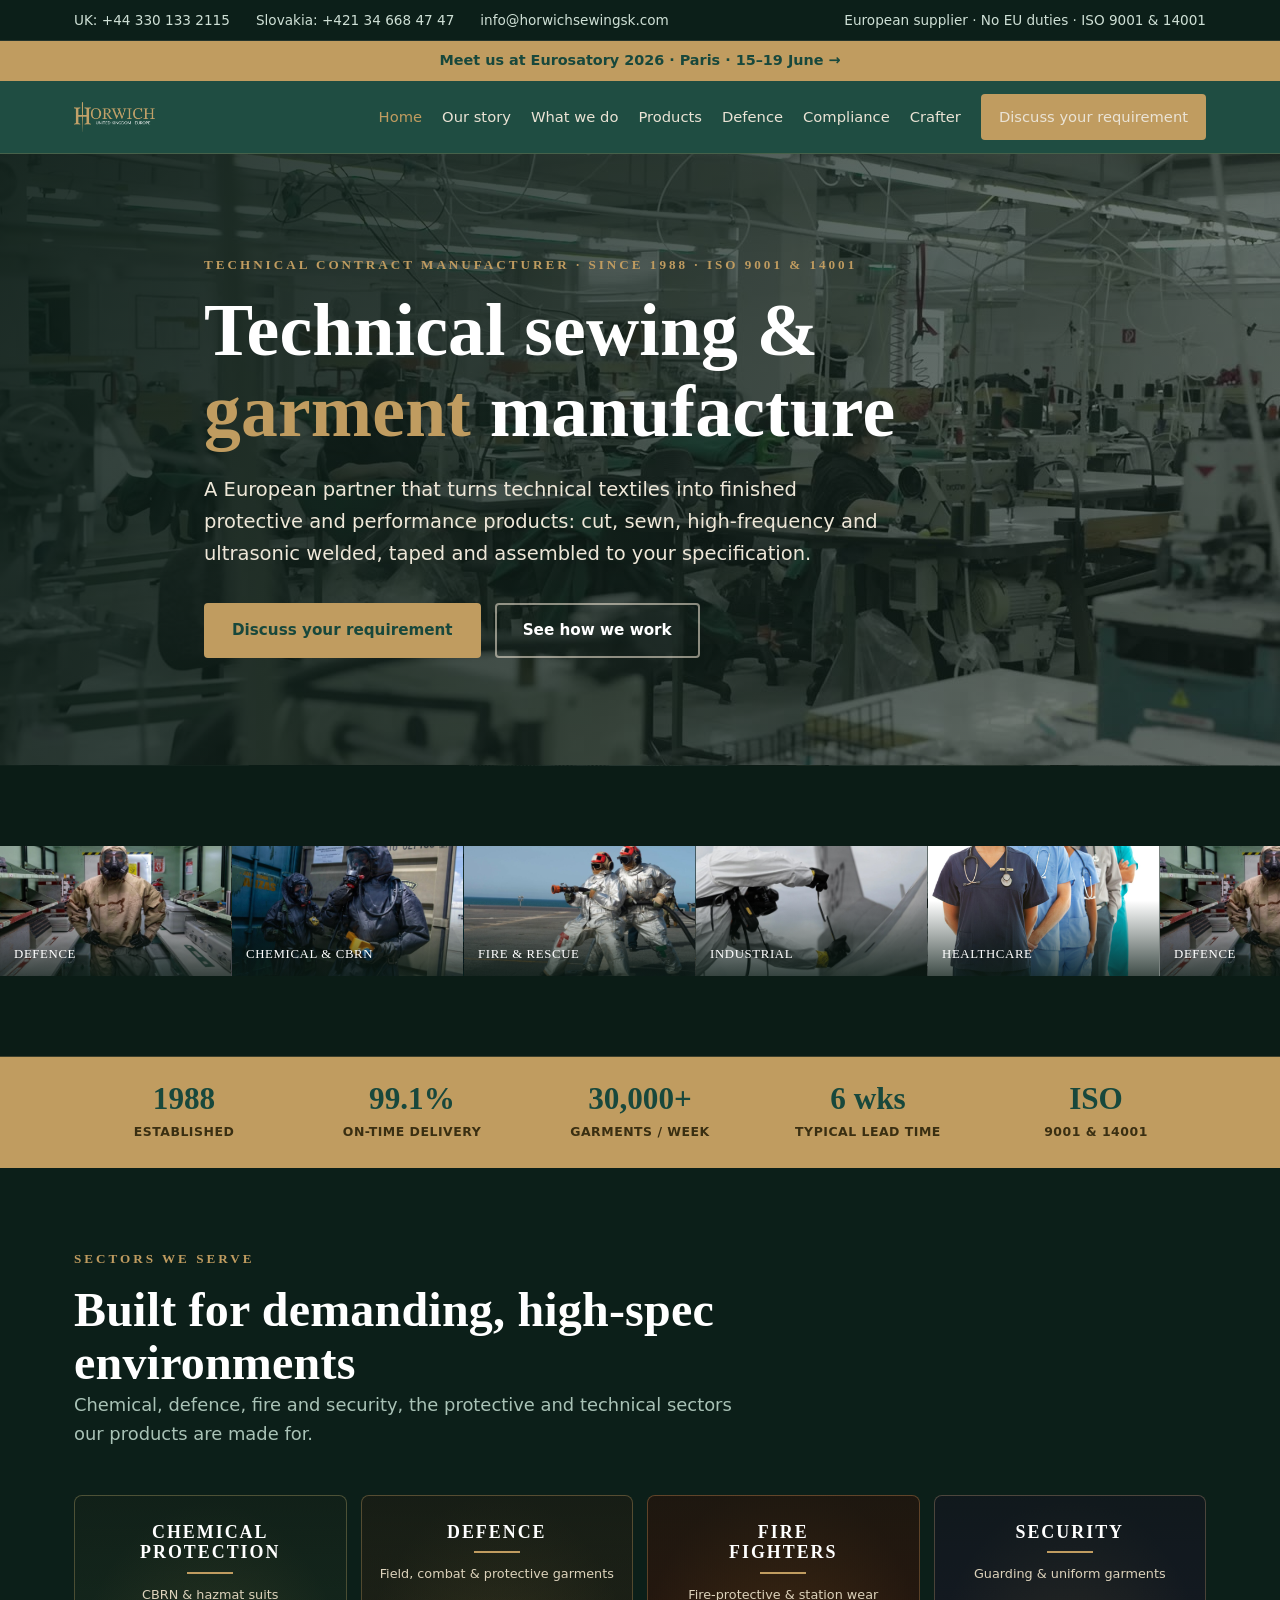
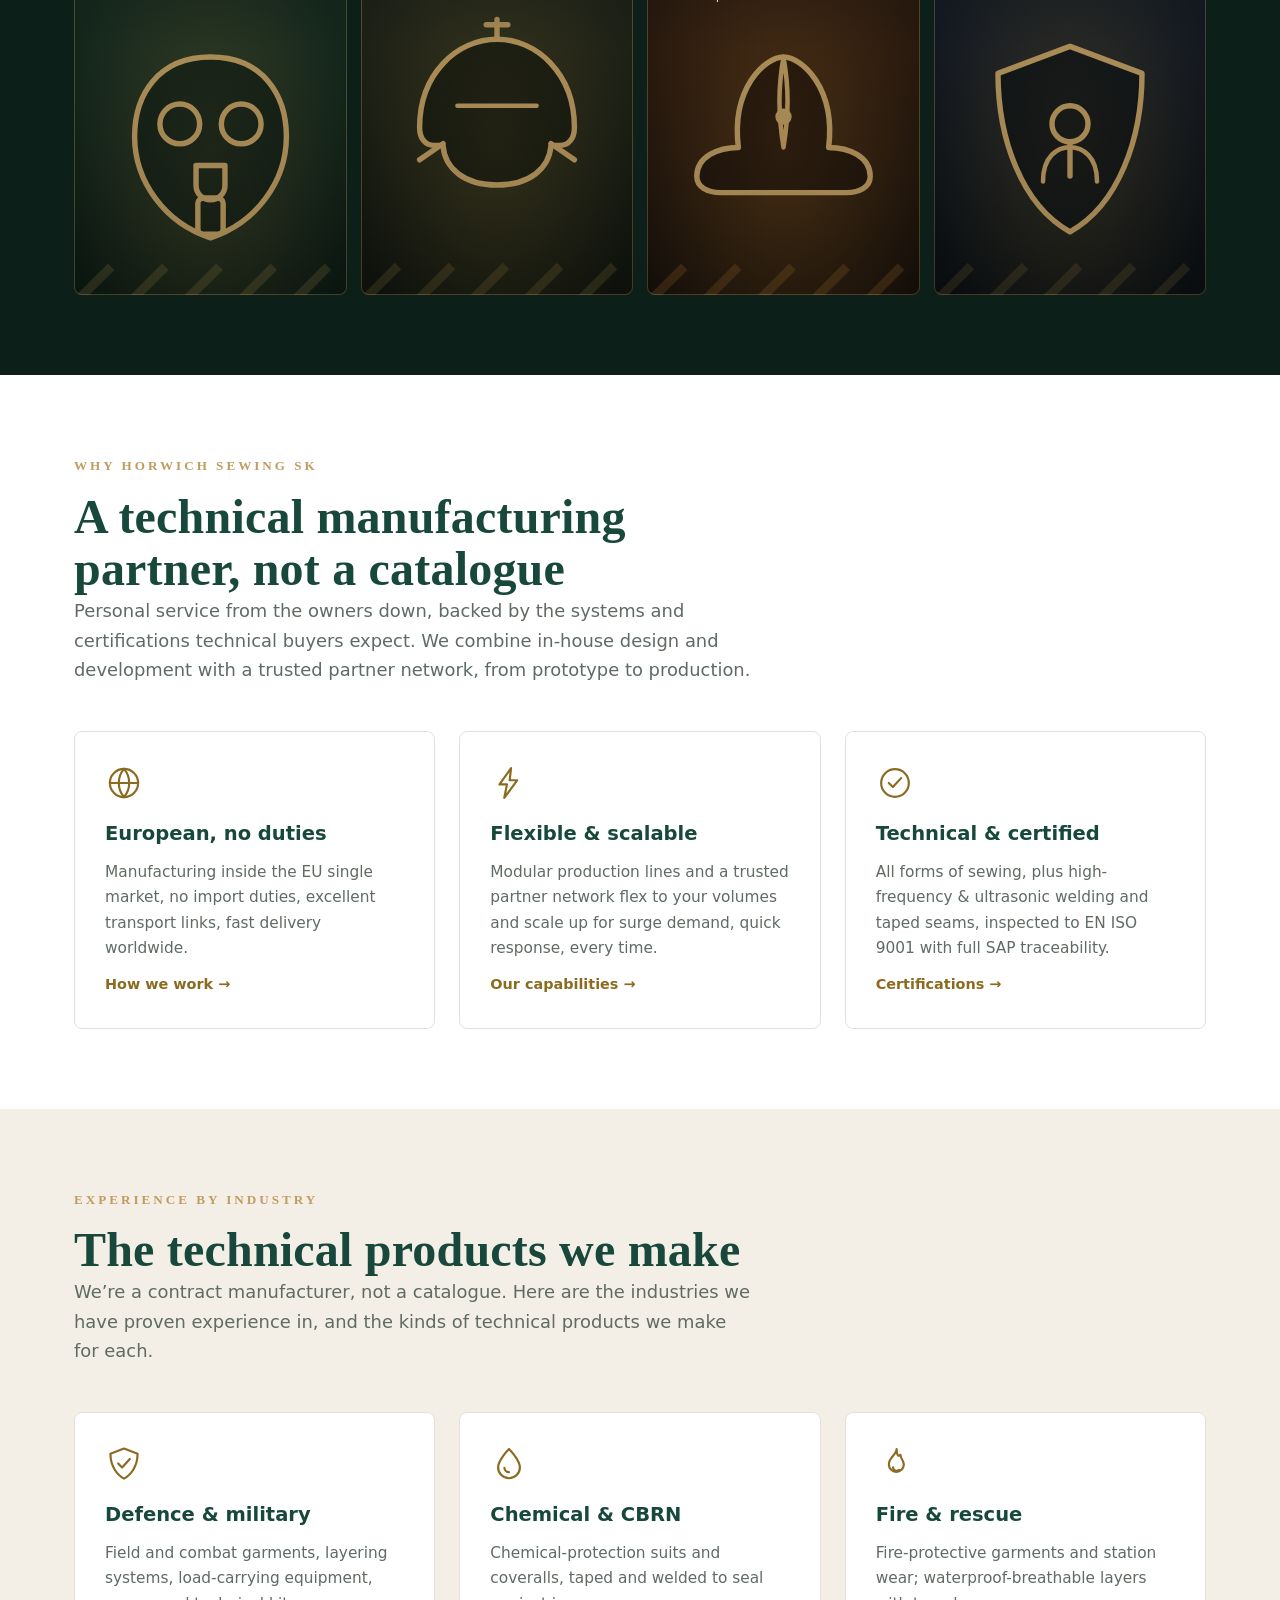
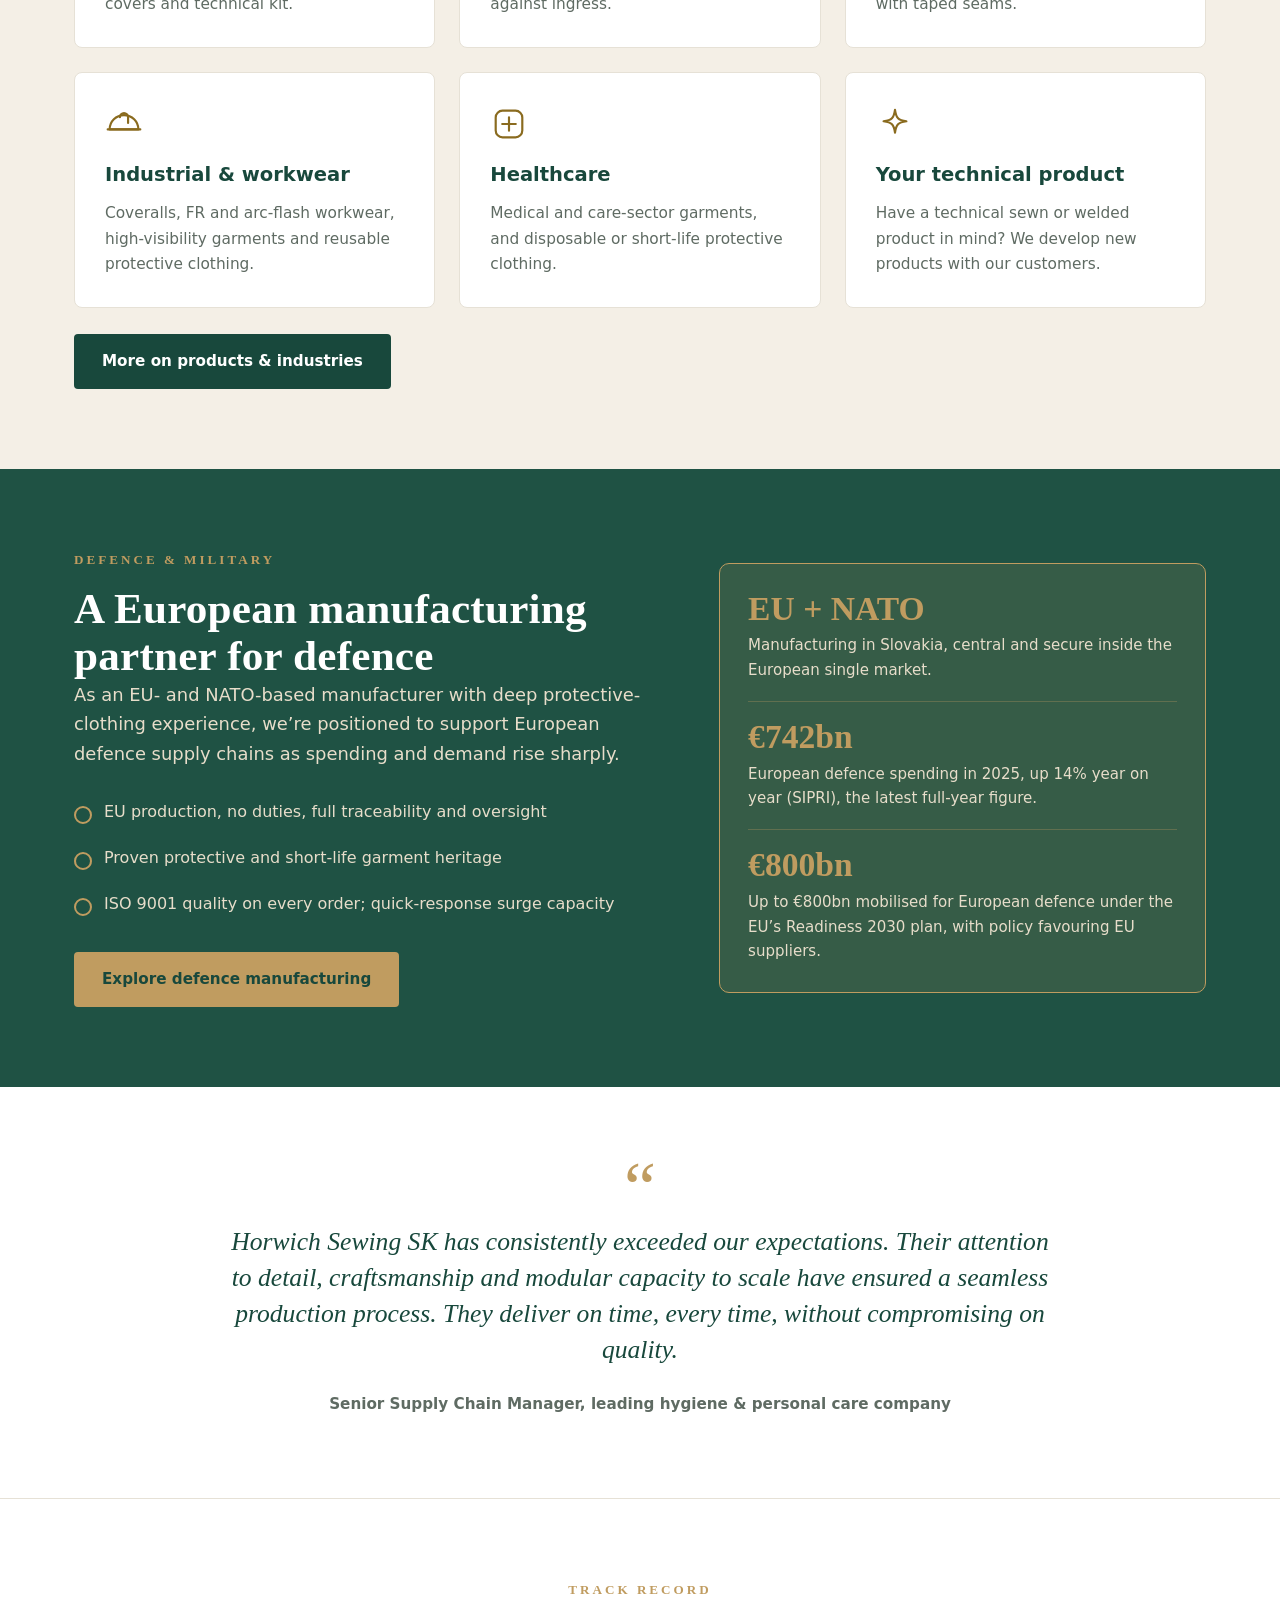
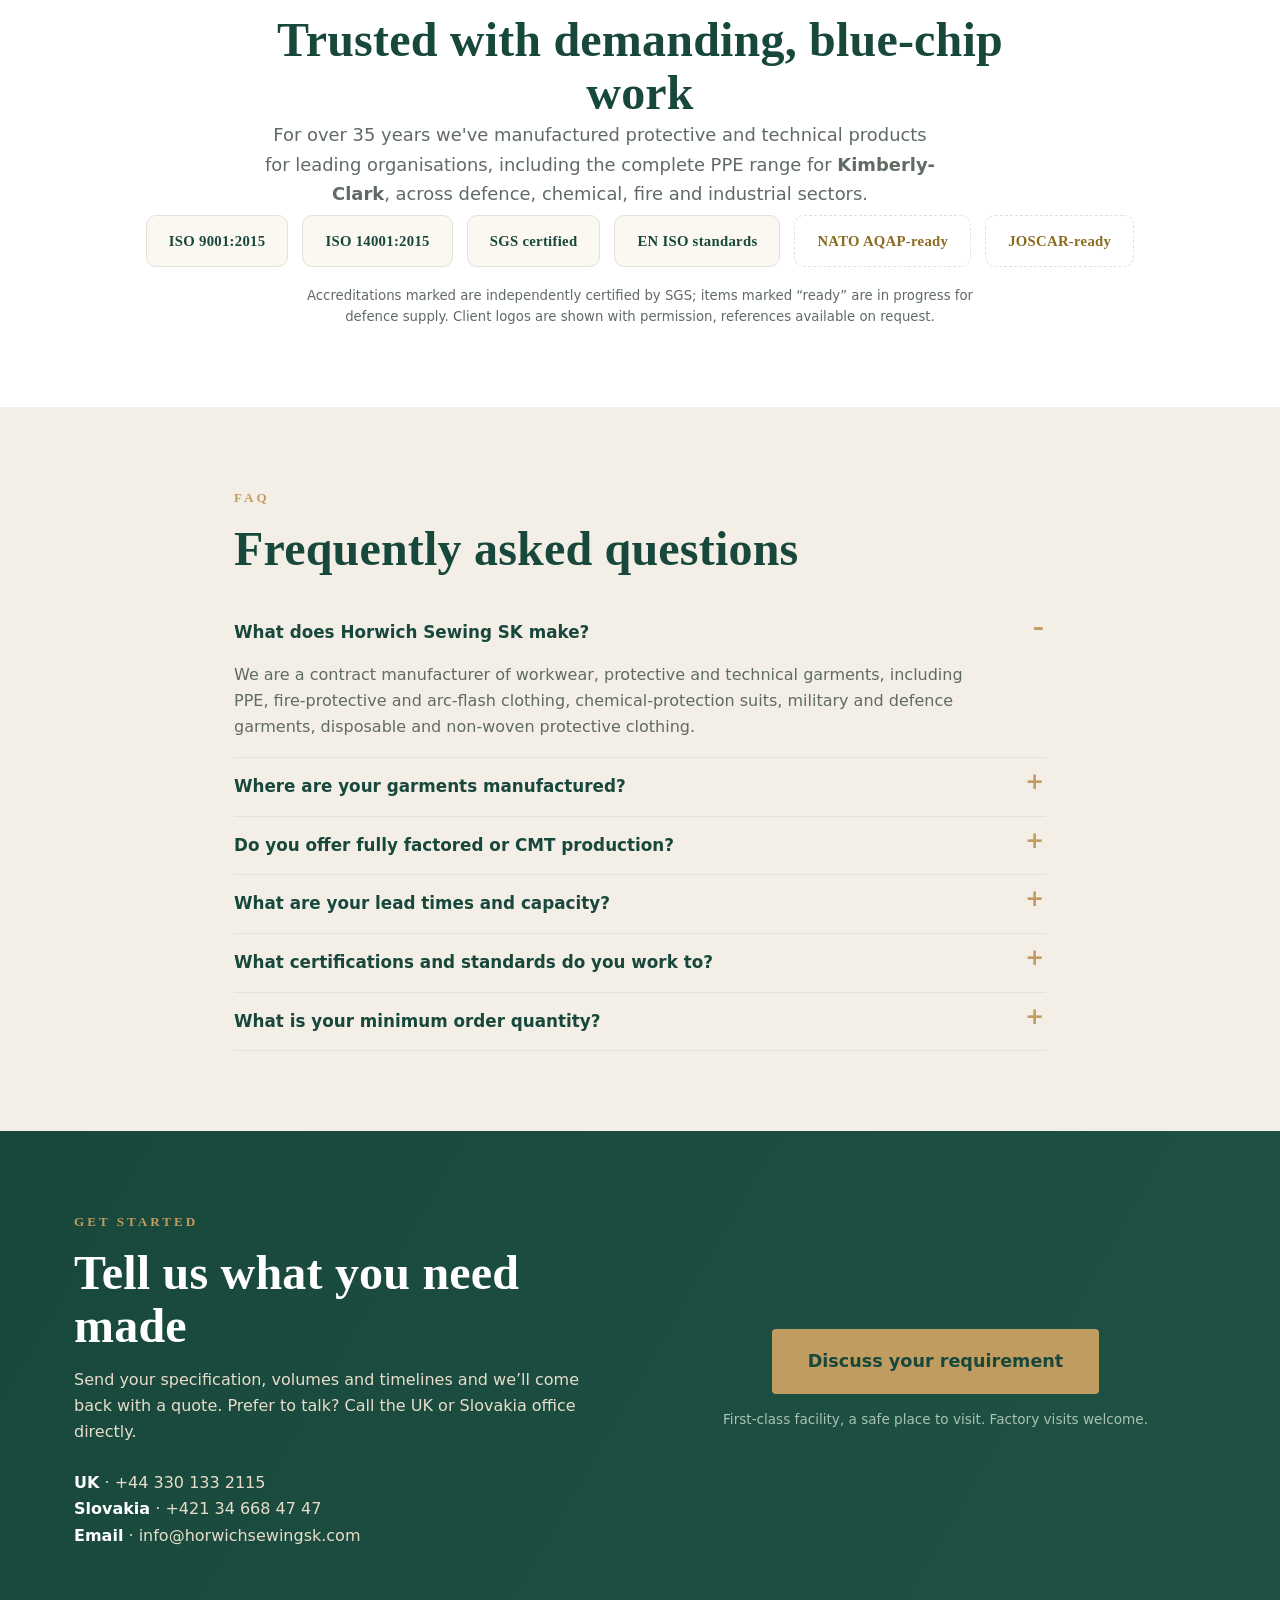
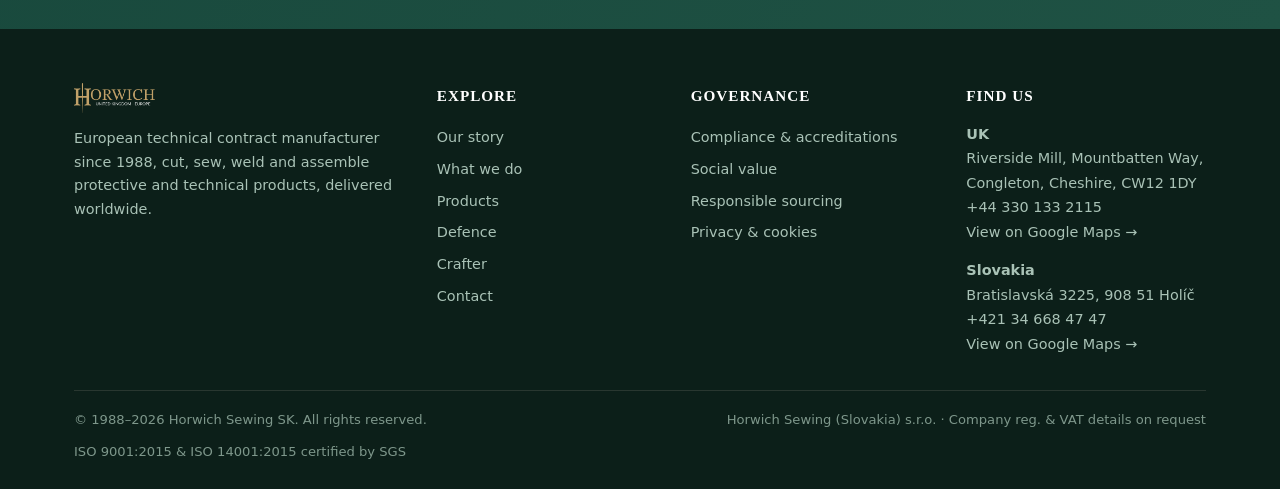
==== commit 4b5dfec2: "Homepage hero: Technical sewing & garment manufacture (drop standalone welding from headline; detail" ====
--- a/index.html
+++ b/index.html
@@ -62,7 +62,7 @@
   </video>
   <div class="wrap">
     <div class="eyebrow">Technical contract manufacturer · since 1988 · ISO 9001 &amp; 14001</div>
-    <h1>Technical sewing, welding &amp;<br><span class="accent">garment</span> manufacture</h1>
+    <h1>Technical sewing &amp;<br><span class="accent">garment</span> manufacture</h1>
     <p>A European partner that turns technical textiles into finished protective and performance products: cut, sewn, high-frequency and ultrasonic welded, taped and assembled to your specification.</p>
     <div class="cta-row">
       <a href="contact.html" class="btn btn-gold">Discuss your requirement</a>
@@ -207,14 +207,14 @@
   <div class="wrap" style="max-width:860px">
     <div class="head" style="margin-bottom:28px"><div class="eyebrow">FAQ</div><h2>Frequently asked questions</h2></div>
     <details class="faq" open><summary>What does Horwich Sewing SK make?</summary><p>We are a contract manufacturer of workwear, protective and technical garments, including PPE, fire-protective and arc-flash clothing, chemical-protection suits, military and defence garments, disposable and non-woven protective clothing.</p></details>
-    <details class="faq"><summary>Where are your garments manufactured?</summary><p>At our factory in Holíč, Slovakia, inside the EU and NATO, with satellite capacity in Macedonia and a network of trusted outsourcers. We are UK-headquartered in Congleton, Cheshire, and deliver worldwide with no EU import duties.</p></details>
+    <details class="faq"><summary>Where are your garments manufactured?</summary><p>At our factory in Holíč, Slovakia, inside the EU and NATO, with satellite capacity and a network of trusted outsourcers. Our UK office is in Congleton, Cheshire, and we deliver worldwide with no EU import duties.</p></details>
     <details class="faq"><summary>Do you offer fully factored or CMT production?</summary><p>Both. With fully factored production we source the materials and make the complete garment; with CMT (cut, make and trim) you supply the materials and we cut, make and trim to your specification.</p></details>
     <details class="faq"><summary>What are your lead times and capacity?</summary><p>Typical lead times are around six weeks. We run anything from one-off prototypes and samples to large production runs, with modular manufacturing and a trusted partner network giving us surge capacity for framework and call-off contracts.</p></details>
     <details class="faq"><summary>What certifications and standards do you work to?</summary><p>We are ISO 9001:2015 and ISO 14001:2015 certified by SGS, manufacture to EN ISO and customer or Def Stan specifications, and provide full SAP batch traceability. For defence supply we are progressing Cyber Essentials, JOSCAR, AQAP 2110 and an NCAGE code.</p></details>
     <details class="faq"><summary>What is your minimum order quantity?</summary><p>We're flexible and scale to your programme, tell us your product, volumes and timelines and we'll come back with a quote. Our modular lines and trusted partner network run development samples through to high-volume production.</p></details>
   </div>
 </section>
-<script type="application/ld+json">{"@context":"https://schema.org","@type":"FAQPage","mainEntity":[{"@type":"Question","name":"What does Horwich Sewing SK make?","acceptedAnswer":{"@type":"Answer","text":"We are a contract manufacturer of workwear, protective and technical garments, including PPE, fire-protective and arc-flash clothing, chemical-protection suits, military and defence garments, disposable and non-woven protective clothing."}},{"@type":"Question","name":"Where are your garments manufactured?","acceptedAnswer":{"@type":"Answer","text":"At our factory in Holic, Slovakia, inside the EU and NATO, with satellite capacity in Macedonia and a network of trusted outsourcers. We are UK-headquartered in Congleton, Cheshire, and deliver worldwide with no EU import duties."}},{"@type":"Question","name":"Do you offer fully factored or CMT production?","acceptedAnswer":{"@type":"Answer","text":"Both. With fully factored production we source the materials and make the complete garment; with CMT (cut, make and trim) you supply the materials and we cut, make and trim to your specification."}},{"@type":"Question","name":"What are your lead times and capacity?","acceptedAnswer":{"@type":"Answer","text":"Typical lead times are around six weeks. We run anything from one-off prototypes and samples to large production runs, with modular manufacturing and a trusted partner network giving us surge capacity for framework and call-off contracts."}},{"@type":"Question","name":"What certifications and standards do you work to?","acceptedAnswer":{"@type":"Answer","text":"We are ISO 9001:2015 and ISO 14001:2015 certified by SGS, manufacture to EN ISO and customer or Def Stan specifications, and provide full SAP batch traceability. For defence supply we are progressing Cyber Essentials, JOSCAR, AQAP 2110 and an NCAGE code."}},{"@type":"Question","name":"What is your minimum order quantity?","acceptedAnswer":{"@type":"Answer","text":"We're flexible and scale to your programme, tell us your product, volumes and timelines and we'll come back with a quote. Our modular lines and trusted partner network run development samples through to high-volume production."}}]}</script>
+<script type="application/ld+json">{"@context":"https://schema.org","@type":"FAQPage","mainEntity":[{"@type":"Question","name":"What does Horwich Sewing SK make?","acceptedAnswer":{"@type":"Answer","text":"We are a contract manufacturer of workwear, protective and technical garments, including PPE, fire-protective and arc-flash clothing, chemical-protection suits, military and defence garments, disposable and non-woven protective clothing."}},{"@type":"Question","name":"Where are your garments manufactured?","acceptedAnswer":{"@type":"Answer","text":"At our factory in Holic, Slovakia, inside the EU and NATO, with satellite capacity and a network of trusted outsourcers. Our UK office is in Congleton, Cheshire, and we deliver worldwide with no EU import duties."}},{"@type":"Question","name":"Do you offer fully factored or CMT production?","acceptedAnswer":{"@type":"Answer","text":"Both. With fully factored production we source the materials and make the complete garment; with CMT (cut, make and trim) you supply the materials and we cut, make and trim to your specification."}},{"@type":"Question","name":"What are your lead times and capacity?","acceptedAnswer":{"@type":"Answer","text":"Typical lead times are around six weeks. We run anything from one-off prototypes and samples to large production runs, with modular manufacturing and a trusted partner network giving us surge capacity for framework and call-off contracts."}},{"@type":"Question","name":"What certifications and standards do you work to?","acceptedAnswer":{"@type":"Answer","text":"We are ISO 9001:2015 and ISO 14001:2015 certified by SGS, manufacture to EN ISO and customer or Def Stan specifications, and provide full SAP batch traceability. For defence supply we are progressing Cyber Essentials, JOSCAR, AQAP 2110 and an NCAGE code."}},{"@type":"Question","name":"What is your minimum order quantity?","acceptedAnswer":{"@type":"Answer","text":"We're flexible and scale to your programme, tell us your product, volumes and timelines and we'll come back with a quote. Our modular lines and trusted partner network run development samples through to high-volume production."}}]}</script>
 
 <!-- CTA -->
 <section class="cta">
